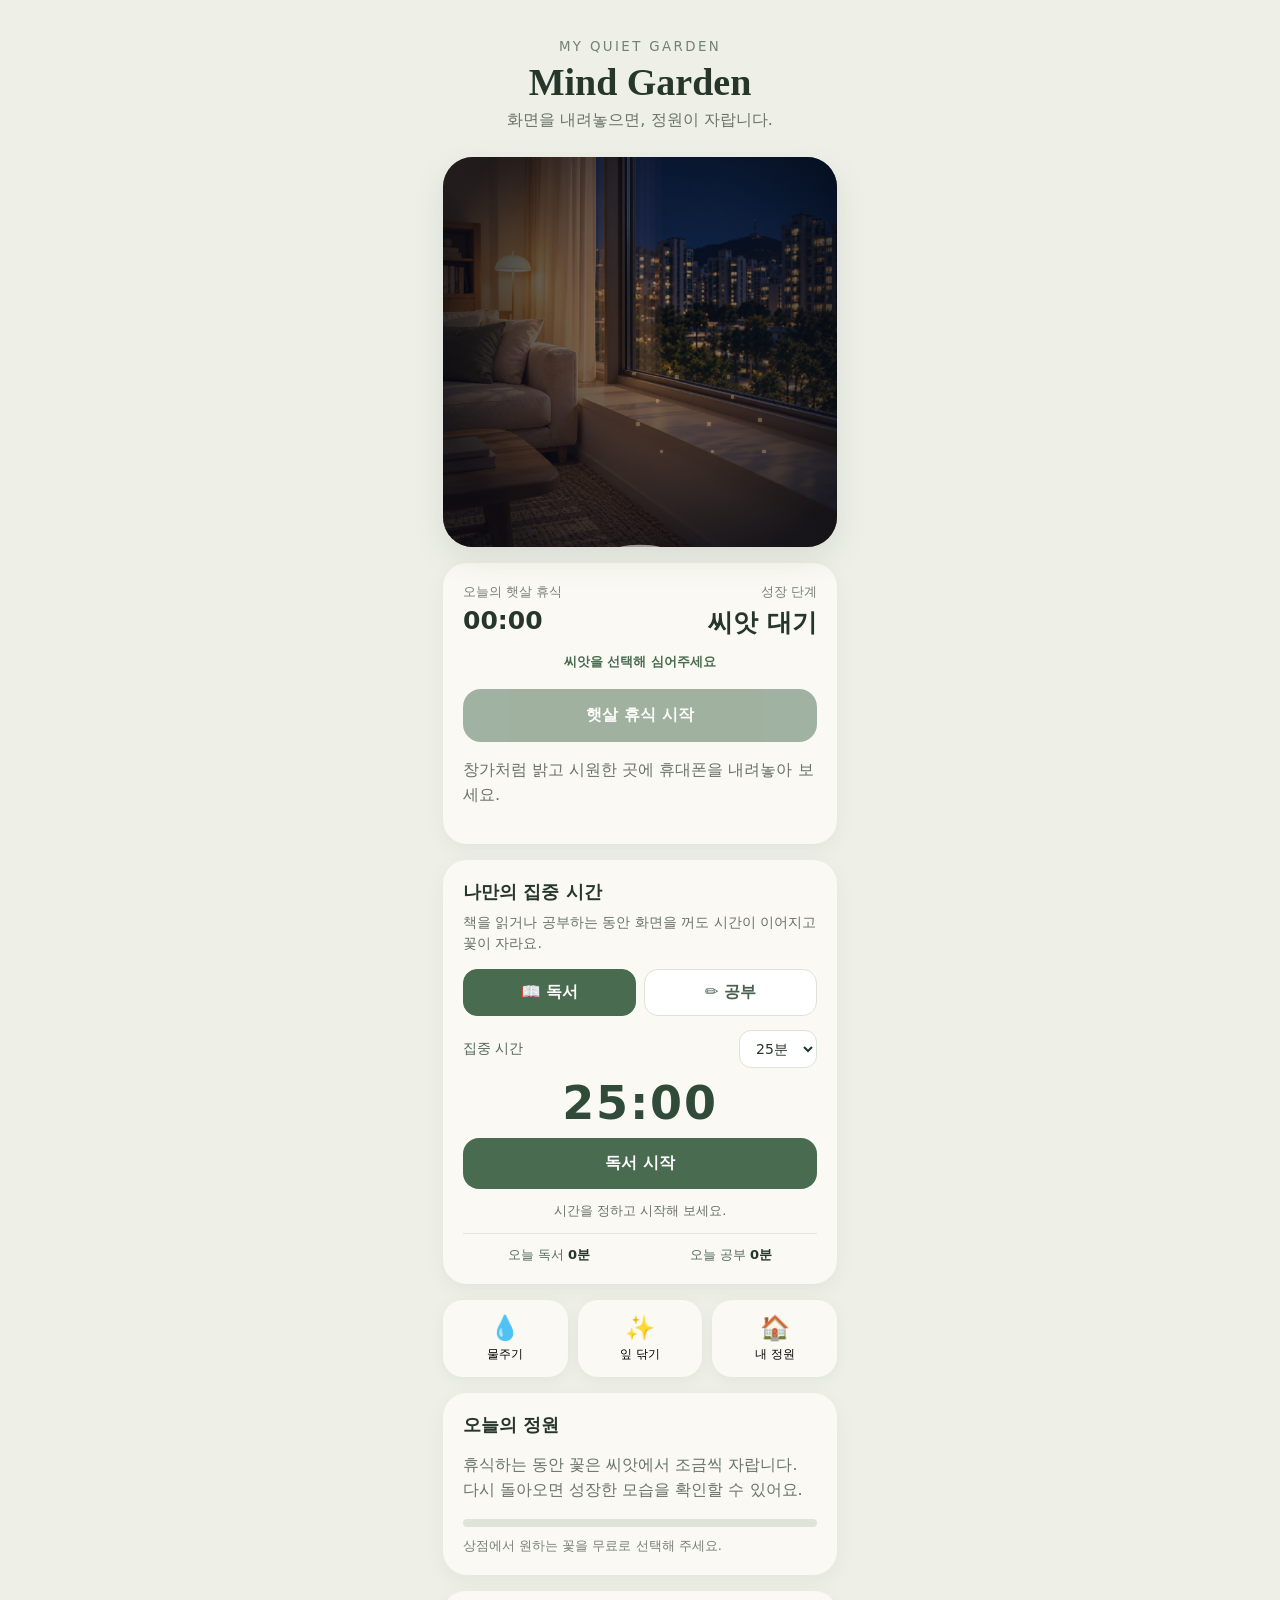
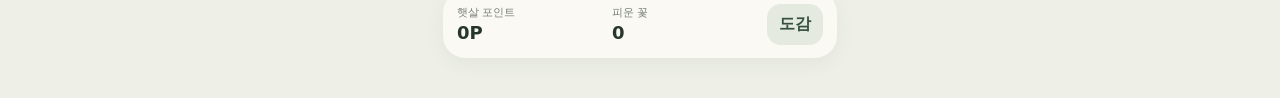
==== web/index.html @ 21fdc285 "Replace GitHub and manual backups with automatic local shared-folder storage" ====
<!doctype html><html lang="ko"><head><meta charset="utf-8"><meta name="viewport" content="width=device-width,initial-scale=1"><title>Mind Garden</title><link rel="stylesheet" href="style.css?v=59"></head><body><main><header><small>MY QUIET GARDEN</small><h1>Mind Garden</h1><p>화면을 내려놓으면, 정원이 자랍니다.</p></header><section id="room"><img id="roomPhoto" alt="내 정원 배경"><div id="liveLight"></div><div id="sun">☀</div><div id="plantShadow"></div><div id="plant" aria-label="가상 식물"><svg viewBox="0 0 180 220" role="img"><defs><linearGradient id="potG" x1="0" x2="1"><stop offset="0" stop-color="#e8e1d4"/><stop offset=".5" stop-color="#fffaf0"/><stop offset="1" stop-color="#cfc5b6"/></linearGradient><linearGradient id="leafG" x1="0" y1="1" x2="1" y2="0"><stop offset="0" stop-color="#347c32"/><stop offset=".55" stop-color="#78bd45"/><stop offset="1" stop-color="#b9dc68"/></linearGradient><radialGradient id="soilG"><stop offset="0" stop-color="#59422f"/><stop offset="1" stop-color="#2f241c"/></radialGradient><filter id="ps"><feDropShadow dx="0" dy="7" stdDeviation="5" flood-opacity=".22"/></filter></defs><ellipse cx="90" cy="207" rx="56" ry="9" fill="#000" opacity=".13"/><g filter="url(#ps)"><ellipse cx="90" cy="183" rx="49" ry="10" fill="#eee7db"/><path d="M47 142h86l-8 55c-1 7-8 11-15 11H70c-8 0-14-4-15-11z" fill="url(#potG)"/><ellipse cx="90" cy="142" rx="43" ry="12" fill="#f7f0e4"/><ellipse cx="90" cy="142" rx="35" ry="8" fill="url(#soilG)"/></g><path d="M90 143C89 118 91 91 88 66M89 104C73 91 61 78 50 65M90 91c16-14 29-27 39-43M89 119c18-9 31-18 42-31" fill="none" stroke="#3f7f3b" stroke-width="6" stroke-linecap="round"/><g fill="url(#leafG)"><path d="M87 68C61 69 44 56 42 36c25-3 45 8 45 32z"/><path d="M91 91c6-27 24-44 48-43 0 27-17 43-48 43z"/><path d="M87 105c-25 3-43-7-49-26 23-8 45 1 49 26z"/><path d="M91 120c12-23 31-34 52-29-6 24-25 35-52 29z"/><path d="M89 68c-7-22 0-42 17-54 14 19 8 42-17 54z"/></g><g fill="none" stroke="#d7ed9a" stroke-width="1.5" opacity=".65"><path d="M48 42l36 23"/><path d="M132 53L96 86"/><path d="M45 83l38 19"/><path d="M136 95l-39 21"/><path d="M104 20L91 62"/></g></svg></div></section><div id="editPanel"><div class="editRow"><strong id="editTarget">화분 조절</strong><button id="editPlant" type="button">화분</button><button id="editRoom" type="button">내 집</button></div><div class="editRow"><button id="sizeMinus" type="button">−</button><span id="editHint">드래그로 위치 이동 · ± 크기</span><button id="sizePlus" type="button">＋</button><button id="editDone" type="button">완료</button></div></div><section class="card"><div class="row"><div><span>오늘의 햇살 휴식</span><strong id="time">00:00</strong></div><div><span>성장 단계</span><strong id="stage">새싹</strong></div></div><div id="activePlantName" class="activePlantName">금잔화 씨앗부터 시작해보세요</div><button id="rest">햇살 휴식 시작</button><button id="harvest" class="harvest" type="button" hidden>피운 꽃 수확하기 · +100P</button><p id="msg">창가처럼 밝고 시원한 곳에 휴대폰을 내려놓아 보세요.</p></section><section class="card focusCard"><h2>나만의 집중 시간</h2><p>책을 읽거나 공부하는 동안 화면을 꺼도 시간이 이어지고 꽃이 자라요.</p><div class="focusModes"><button type="button" id="focusReading" class="selected" aria-pressed="true">📖 독서</button><button type="button" id="focusStudy" aria-pressed="false">✏️ 공부</button></div><div class="focusSetup"><label for="focusDuration">집중 시간</label><select id="focusDuration" aria-label="집중 시간"><option value="15">15분</option><option value="25" selected>25분</option><option value="40">40분</option><option value="50">50분</option><option value="60">60분</option><option value="90">90분</option></select></div><div class="focusClock" id="focusClock" aria-live="off">25:00</div><button type="button" id="focusStart" class="focusStart">독서 시작</button><button type="button" id="focusStop" class="focusStop" hidden>집중 마치기</button><p id="focusMessage" class="focusMessage">시간을 정하고 시작해 보세요.</p><div class="focusToday"><span>오늘 독서 <b id="readingToday">0분</b></span><span>오늘 공부 <b id="studyToday">0분</b></span></div></section><section class="actions"><button id="water">💧<span>물주기</span></button><button id="leaf">✨<span>잎 닦기</span></button><button id="myHome">🏠<span>내 정원</span></button></section><section class="card"><h2>오늘의 정원</h2><p>휴식하는 동안 꽃은 씨앗에서 조금씩 자랍니다. 다시 돌아오면 성장한 모습을 확인할 수 있어요.</p><div class="progress"><i id="bar"></i></div><small id="next">다음 잎까지 10분</small></section><section class="gardenStatus"><div><span>햇살 포인트</span><strong id="sunPoints">0P</strong></div><div><span>피운 꽃</span><strong id="completedPlants">0</strong></div><button id="openCodex" type="button">도감</button></section><section id="homeSheet" class="sheet"><div class="sheetHead"><div><small>MY GARDEN</small><h2>내 정원</h2></div><button id="homeClose">×</button></div><div class="gardenMiniSummary"><span><b id="sheetPoints">0P</b> 햇살 포인트</span><span><b id="sheetCompleted">0</b> 완성</span><span><b id="weekDays">0/7</b> 이번 주</span></div><div class="gardenTabs"><button class="on" data-garden-tab="spaces">공간</button><button data-garden-tab="collection">피운 꽃</button><button data-garden-tab="codex">도감</button><button data-garden-tab="shop">상점</button></div><div class="gardenPanel on" data-garden-panel="spaces"><p class="longPressHint">등록한 식물을 길게 누르면 내용을 수정하거나 삭제할 수 있어요.</p><div id="plantList"></div><button id="addPlant" class="primary">＋ 식물 추가</button></div><div class="gardenPanel" data-garden-panel="collection"><div id="collectionList"></div><div class="publicGardenFuture"><strong>공개 정원 · 준비 중</strong><p>마켓 공개 후에는 내가 선택한 완성 식물만 공개 정원에 전시할 수 있도록 준비되어 있습니다.</p></div></div><div class="gardenPanel" data-garden-panel="codex"><div id="codexList"></div></div><div class="gardenPanel" data-garden-panel="shop"><p class="shopIntro">꽃·화분·배경을 무료로 선택해 정원을 꾸며보세요.</p><div id="shopList"></div></div></section><section id="addSheet" class="sheet"><div class="sheetHead"><h2 id="plantEditorTitle">식물 추가</h2><button id="addClose">×</button></div><label class="field">이름<input id="newName" placeholder="예: 거실 몬스테라"></label><label class="field">장소<input id="newPlace" placeholder="예: 거실 창가 / 공부방 책상 위"></label><label class="field">꽃 종류<select id="newSpecies" aria-label="꽃 종류 선택"></select></label><div class="choiceTitle">배경 이미지</div><div class="choices"><button id="useMine">내 이미지</button><button id="useVirtual">가상의 이미지</button></div><input id="photo" type="file" accept="image/*" hidden><div id="virtualChoices" class="virtualChoices"><button data-v="window">햇살 좋은 거실 창가</button><button data-v="desk">차분한 공부방 책상</button><button data-v="balcony">초록빛 베란다 정원</button><button data-v="tea-yard">차 마시는 뜰</button><button data-v="tea-yard2">산이 보이는 창가</button></div><label class="liveToggle"><input id="newLive" type="checkbox" checked><span>라이브 적용</span><small>내 이미지는 시간에 따라, 가상 이미지는 날씨에 따라 달라집니다.</small></label><button id="savePlant" class="primary">추가 완료</button></section><div id="plantActionDialog" class="plantActionDialog" hidden role="dialog" aria-modal="true" aria-labelledby="plantActionTitle"><div class="plantActionCard"><h2 id="plantActionTitle"></h2><p id="plantActionMessage"></p><button id="plantActionEdit" type="button">내용 수정</button><button id="plantActionDelete" type="button">삭제</button><button id="plantActionCancel" type="button">취소</button></div></div><div id="rewardToast" class="rewardToast" aria-live="polite"></div></main><script src="data/flowers.js?v=5"></script>
<script src="local-store.js?v=1"></script></body></html>
---- web/style.css ----
*{box-sizing:border-box}body{margin:0;background:#eef0e8;color:#26362b;font-family:system-ui,-apple-system,sans-serif}main{max-width:430px;margin:auto;min-height:100vh;padding:24px 18px 40px}header{text-align:center;padding:12px 0 20px}header small{letter-spacing:.18em;color:#718173}h1{margin:5px;font-family:serif;font-size:38px}header p{margin:6px;color:#68736a}#room{height:390px;border-radius:30px;position:relative;overflow:hidden;background:#dbe8e4;box-shadow:0 12px 30px #52625222;background-size:cover;background-position:center}#sun{position:absolute;right:24px;top:18px;font-size:26px}#plant{position:absolute!important;z-index:4!important;width:130px!important;height:170px!important;left:50%!important;bottom:4px!important;transform:translateX(-50%)!important;transition:.5s;transform-origin:50% 100%;font-size:0!important;color:transparent!important}#plant svg{width:100%!important;height:100%!important;display:block!important;overflow:visible}.floor{display:none}.card{background:#faf9f3;border-radius:24px;padding:20px;margin-top:16px;box-shadow:0 6px 18px #52625212}.row{display:flex;justify-content:space-between}.row div{display:flex;flex-direction:column}.row div:last-child{text-align:right}.row span,.card small{font-size:13px;color:#788078}.row strong{font-size:25px;margin-top:5px}button,#photo+*{font:inherit}#rest{width:100%;border:0;border-radius:18px;padding:16px;margin-top:18px;background:#496c50;color:white;font-weight:700}.card>p{color:#68736a;line-height:1.55}.actions{display:flex;gap:10px;margin-top:16px}.actions button,.actions label{flex:1;border:0;background:#faf9f3;border-radius:20px;padding:14px 5px;text-align:center;box-shadow:0 4px 14px #52625212;font-size:24px}.actions span{display:block;font-size:12px;margin-top:4px}.actions input{display:none}h2{font-size:18px;margin:0}.progress{height:8px;background:#dfe4db;border-radius:9px;overflow:hidden;margin:16px 0 8px}.progress i{display:block;height:100%;width:0;background:#64846a;transition:.3s}.active #sun{animation:pulse 2s infinite}@keyframes pulse{50%{transform:scale(1.25);filter:brightness(1.2)}}#plant{touch-action:none;cursor:grab;user-select:none}#plant.dragging{cursor:grabbing}
#plant{right:auto!important;margin:0!important}
#plantTools{pointer-events:auto}
#plantTools button{cursor:pointer;touch-action:manipulation}

#roomPhoto{position:absolute;z-index:0;left:50%;top:50%;width:100%;height:100%;object-fit:cover;transform:translate(-50%,-50%) scale(1);display:none;max-width:none;user-select:none;-webkit-user-drag:none;touch-action:none}
#room.has-photo #roomPhoto{display:block}
#sun,#plant{z-index:3}
#editPanel{position:absolute;z-index:10;left:50%;bottom:8px;transform:translateX(-50%);width:calc(100% - 18px);padding:7px;border-radius:16px;background:#fffdf0ee;box-shadow:0 4px 14px #0002;display:none}
#room.editing #editPanel{display:block}.editRow{display:flex;align-items:center;justify-content:center;gap:6px}.editRow+.editRow{margin-top:5px}
#editPanel button{border:0;border-radius:12px;padding:7px 10px;background:#e7ece4;color:#294532;font:inherit;touch-action:manipulation;cursor:pointer}
#editPanel button.on,#editDone{background:#496c50!important;color:white!important}#editDone{margin-left:auto}
#editPanel strong{font-size:12px;margin-right:auto}#editHint{font-size:10px;color:#657267;white-space:nowrap}
#room.edit-room #roomPhoto{outline:2px dashed #fff9;outline-offset:-6px;cursor:move}
#room.edit-plant #plant{outline:2px dashed #fff9;outline-offset:2px}
#editPanel{position:relative!important;left:auto!important;bottom:auto!important;transform:none!important;width:100%!important;margin-top:10px!important;background:#faf9f3!important}
#editPanel{display:none}body:has(#room.editing) #editPanel{display:block}

#liveLight{position:absolute;inset:0;z-index:1;pointer-events:none;transition:background 2s,opacity 2s}
#sun{z-index:2!important;transition:left 2s,top 2s,opacity 2s,filter 2s}
#plantShadow{position:absolute;z-index:2;width:120px;height:18px;border-radius:50%;background:#18231955;filter:blur(5px);transform-origin:0 50%;pointer-events:none;transition:all 2s}
#plant{z-index:4!important}
#room.live-night #sun{opacity:0}#room.live-night #liveLight{background:#0b1c3a88}
#room.live-dawn #liveLight{background:linear-gradient(120deg,#ffbd7760,#ffe7b020 45%,transparent 75%)}
#room.live-day #liveLight{background:linear-gradient(120deg,#fff2b72b,transparent 55%)}
#room.live-evening #liveLight{background:linear-gradient(250deg,#ff9b4b66,#ffcf7330 40%,transparent 72%)}

.sheet{position:fixed;z-index:50;left:50%;bottom:0;transform:translate(-50%,105%);width:min(430px,100%);max-height:82vh;overflow:auto;background:#f8f8f1;border-radius:28px 28px 0 0;padding:22px;box-shadow:0 -10px 40px #26362b33;transition:.28s}.sheet.open{transform:translate(-50%,0)}.sheetHead{display:flex;align-items:center;justify-content:space-between}.sheetHead h2{font-size:24px}.sheetHead button{border:0;background:#e6ebe2;border-radius:50%;width:38px;height:38px;font-size:25px}.primary{width:100%;border:0;border-radius:18px;padding:15px;background:#496c50;color:#fff;font-weight:700;margin-top:14px}.plantItem{display:grid;grid-template-columns:68px 1fr auto;gap:12px;align-items:center;background:#fff;border-radius:20px;padding:10px;margin:12px 0}.plantThumb{width:68px;height:68px;border-radius:15px;background-size:cover;background-position:center;display:grid;place-items:center;font-size:28px}.plantItem strong,.plantItem small{display:block}.plantItem small{color:#758077;margin-top:4px}.plantItem button{border:0;border-radius:12px;padding:8px;background:#e7ece4}.field{display:block;margin:14px 0;color:#526257;font-size:13px}.field input{display:block;width:100%;margin-top:6px;padding:12px;border:1px solid #dce2d8;border-radius:14px;background:#fff;font:inherit}.choiceTitle{font-size:13px;color:#526257;margin-top:16px}.choices{display:flex;gap:8px;margin-top:7px}.choices button,.virtualChoices button{border:0;border-radius:14px;padding:11px;background:#e7ece4;flex:1}.choices button.on,.virtualChoices button.on{background:#496c50;color:#fff}.virtualChoices{display:none;grid-template-columns:1fr;margin-top:8px;gap:7px}.virtualChoices.show{display:grid}.liveToggle{display:grid;grid-template-columns:auto 1fr;column-gap:9px;background:#fff;border-radius:16px;padding:13px;margin-top:14px}.liveToggle input{grid-row:1/3}.liveToggle small{color:#778079}.actions button{cursor:pointer}

#room.has-photo{background:#dbe8e4!important}
#room.has-photo #roomPhoto{display:block!important;opacity:1!important;visibility:visible!important;z-index:0!important}
#roomPhoto{object-fit:cover!important}

/* Mobile bottom-sheet: stay above bottom navigation and remain scrollable */
.sheet{bottom:calc(92px + env(safe-area-inset-bottom))!important;max-height:calc(100dvh - 125px)!important;border-radius:28px!important;padding-bottom:22px!important}
@media (max-height:700px){.sheet{bottom:calc(78px + env(safe-area-inset-bottom))!important;max-height:calc(100dvh - 100px)!important}}
/* scene editing must never be entered by a normal tap */
#room:not(.editing) #editPanel{display:none!important}

/* Sheet stacking: only the active sheet is interactive/visible. */
.sheet{visibility:hidden;pointer-events:none}
.sheet.open{visibility:visible;pointer-events:auto}
#homeSheet.open:has(~ #addSheet.open){transform:translate(-50%,105%)!important;visibility:hidden!important;pointer-events:none!important}
#addSheet{z-index:60}
#addSheet.open{bottom:calc(16px + env(safe-area-inset-bottom))!important;max-height:calc(100dvh - 32px - env(safe-area-inset-bottom))!important}
/* Edit controls exist only during deliberate long-press edit mode. */
#editPanel{display:none!important}
#room.editing + #editPanel,#room.editing ~ #editPanel{display:block!important}


/* Garden rewards & collection */
.gardenStatus{display:grid;grid-template-columns:1fr 1fr auto;gap:8px;align-items:center;margin-top:16px;background:#faf9f3;border-radius:22px;padding:13px 14px;box-shadow:0 6px 18px #52625212}
.gardenStatus div{display:flex;flex-direction:column;min-width:0}.gardenStatus span{font-size:11px;color:#788078}.gardenStatus strong{font-size:18px;margin-top:2px}.gardenStatus button{border:0;border-radius:14px;background:#e4eadf;color:#35513d;padding:10px 12px;font-weight:700}
.activePlantName{text-align:center;margin:14px 0 0;font-size:13px;font-weight:700;color:#496c50}
.harvest{width:100%;border:0;border-radius:18px;padding:15px;margin-top:9px;background:#d99a36;color:#fff;font-weight:800;box-shadow:0 6px 16px #b47b2833}
.gardenMiniSummary{display:grid;grid-template-columns:repeat(3,1fr);gap:7px;margin:14px 0 10px}.gardenMiniSummary span{background:#fff;border-radius:14px;padding:9px 6px;text-align:center;font-size:10px;color:#788078}.gardenMiniSummary b{display:block;font-size:15px;color:#2d4936;margin-bottom:2px}
.gardenTabs{display:grid;grid-template-columns:repeat(4,1fr);gap:5px;position:sticky;top:-22px;z-index:2;background:#f8f8f1;padding:8px 0}.gardenTabs button{border:0;border-radius:12px;padding:9px 3px;background:#e7ece4;color:#5f6f63;font-size:11px;font-weight:700}.gardenTabs button.on{background:#496c50;color:#fff}
.gardenPanel{display:none}.gardenPanel.on{display:block}.emptyState{background:#fff;border-radius:18px;padding:18px;color:#788078;line-height:1.55;font-size:13px}
.collectionCard,.codexCard{display:grid;grid-template-columns:52px 1fr auto;gap:11px;align-items:center;background:#fff;border-radius:18px;padding:11px;margin:9px 0}.collectionIcon,.codexIcon{width:52px;height:52px;border-radius:15px;display:grid;place-items:center;background:#edf2e8;font-size:28px}.collectionCard strong,.collectionCard small,.codexCard strong,.codexCard small{display:block}.collectionCard small,.codexCard small{font-size:11px;color:#7b847d;margin-top:3px}.collectionCard>span{font-size:10px;color:#496c50;background:#e7efe4;border-radius:10px;padding:6px 8px}.codexCard>b{font-size:12px;color:#617064}.codexCard.locked{opacity:.58;filter:grayscale(.45)}
.publicGardenFuture{margin-top:14px;border:1px dashed #9eb19f;border-radius:18px;padding:14px;background:#f0f4ed}.publicGardenFuture strong{font-size:13px}.publicGardenFuture p{font-size:11px;line-height:1.5;color:#6e796f;margin:5px 0 0}
.shopIntro{font-size:12px;color:#758077;line-height:1.5}.shopGroup{margin-top:16px}.shopGroup h3{font-size:13px;margin:0 0 7px;color:#3f5947}.shopItem{width:100%;display:grid;grid-template-columns:38px 1fr auto;gap:9px;align-items:center;border:0;border-radius:16px;padding:10px;margin:7px 0;background:#fff;text-align:left;color:#2d4133}.shopItem>span{font-size:24px;text-align:center}.shopItem strong,.shopItem small{display:block}.shopItem small{font-size:10px;color:#79827b;margin-top:2px}.shopItem>b{font-size:10px;background:#e7ece4;border-radius:10px;padding:7px;color:#4b6151}.shopItem.active{outline:2px solid #64846a}.shopItem.active>b{background:#496c50;color:#fff}
.rewardToast{position:fixed;z-index:100;left:50%;bottom:calc(112px + env(safe-area-inset-bottom));transform:translate(-50%,18px);width:min(360px,calc(100% - 36px));background:#2f4b38;color:#fff;border-radius:18px;padding:14px 16px;text-align:center;font-size:13px;font-weight:700;box-shadow:0 10px 30px #18301f55;opacity:0;pointer-events:none;transition:.25s}.rewardToast.show{opacity:1;transform:translate(-50%,0)}
#room[data-scene="window"]:not(.has-photo){background:linear-gradient(145deg,#e9f1e8,#d3e7e2 58%,#f4e5ba)}
#room[data-scene="warm"]:not(.has-photo){background:linear-gradient(145deg,#ead7c2,#f6eadc 48%,#c9d5bf)}
#room[data-scene="forest"]:not(.has-photo){background:linear-gradient(145deg,#9fbca2,#dbe7ce 48%,#7da184)}
#plant[data-species="rubber"] svg{filter:hue-rotate(18deg) saturate(.9) brightness(.85)}
#plant[data-species="olive"] svg{filter:hue-rotate(38deg) saturate(.58) brightness(1.05)}
#plant[data-species="fern"] svg{filter:hue-rotate(-18deg) saturate(1.25)}
#plant[data-species="lavender"] svg{filter:hue-rotate(78deg) saturate(.8)}
#plant[data-pot="clay"] svg g[filter] path{fill:#bc7554!important}
#plant[data-pot="moss"] svg g[filter] path{fill:#73846d!important}
#plant[data-pot="sage"] svg g[filter] path{fill:#a8b7a4!important}
@media(max-width:360px){.gardenStatus{grid-template-columns:1fr 1fr}.gardenStatus button{grid-column:1/3}.gardenTabs button{font-size:10px}}


/* Seasonal flower seed shop */
.seedNote{margin:6px 0 12px;color:#758077;font-size:11px;line-height:1.55}
.seedShopItem{display:grid;grid-template-columns:72px 1fr;gap:10px;background:#fff;border-radius:18px;padding:11px;margin:9px 0;align-items:center}
.seedShopItem.active{outline:2px solid #64846a}
.seedPreview{width:72px;height:82px;border-radius:14px;background:linear-gradient(#f4f0e6,#e8eee3);display:grid;place-items:center;overflow:hidden}
.seedPreview svg{width:66px;height:80px;display:block}
.seedInfo{min-width:0}.seedInfo strong,.seedInfo small,.seedInfo em{display:block}.seedInfo strong{font-size:14px;color:#314638}.seedInfo small{margin-top:3px;font-size:10px;color:#6f7b72;line-height:1.4}.seedInfo em{margin-top:5px;font-size:10px;color:#9a7330;font-style:normal;font-weight:700}
.seedActions{grid-column:1/3;display:grid;grid-template-columns:1fr 1fr;gap:7px}
.seedActions button{border:0;border-radius:12px;padding:10px 6px;background:#e7ece4;color:#35513d;font-size:11px;font-weight:800}
.seedActions button:first-child{background:#f1e6c9;color:#6c5726}
.seedActions button:disabled{opacity:.4}
#rest:disabled{opacity:.5}
#plant svg{transition:opacity .25s}

.longPressHint{margin:0 0 10px;color:#7b837b;font-size:11px;line-height:1.45}.plantItem{touch-action:pan-y;-webkit-user-select:none;user-select:none}

.growthStageImage{position:relative;z-index:2;display:block;width:100%;height:100%;object-fit:contain;pointer-events:none;user-select:none;-webkit-user-drag:none}.plantPot{display:none;position:absolute;z-index:1;left:14%;bottom:-2%;width:72%;height:auto;pointer-events:none;user-select:none}.photo-growth.needs-pot .plantPot{display:block}


/* The photo stays in place; night is rendered as a gentle tint and distant apartment lights. */
#room.live-night.has-photo:not([data-live="0"]) #liveLight{
  background:linear-gradient(180deg,rgba(5,13,34,.22) 0%,rgba(9,20,41,.14) 50%,rgba(9,16,29,.08) 100%);
}
#cityLights{position:absolute;inset:0;z-index:2;pointer-events:none;opacity:0;transition:opacity 2s}
#room.live-night.has-photo:not([data-live="0"]) #cityLights{opacity:.58}
#cityLights i{position:absolute;display:block;width:.9%;height:1%;border-radius:1px;
  background:rgba(255,211,153,.62);box-shadow:0 0 3px rgba(255,193,104,.32)}
#cityLights i:nth-child(3n){background:rgba(255,232,184,.54)}


/* LIVE photo follows local time. White studio backgrounds blend into the real room. */
#room.has-photo #roomPhoto{transition:filter 2s}
#room.live-night.has-photo:not([data-live="0"]) #roomPhoto{filter:brightness(.61) saturate(.74) contrast(1.02)}
#room.live-evening.has-photo:not([data-live="0"]) #roomPhoto{filter:brightness(.77) sepia(.10) saturate(.9)}
#room.live-dawn.has-photo:not([data-live="0"]) #roomPhoto{filter:brightness(.86) sepia(.08)}
#plant.photo-growth{mix-blend-mode:multiply}
#plant.photo-growth.opaque-cutout{mix-blend-mode:normal}
#plant.photo-growth .growthStageImage{transform:scale(1.55);transform-origin:center 62%}

#room.live-night #plant.photo-growth{filter:none}
#plant.photo-growth[data-stage="empty"] .growthStageImage,#plant.photo-growth[data-stage="seed"] .growthStageImage{transform:translateY(-14%) scale(2.05)}

/* Keep the outdoor view readable while the unlit interior falls into shadow. */
#room.live-night.has-photo:not([data-live="0"]) #liveLight{
  background:radial-gradient(ellipse 56% 62% at 53% 43%,rgba(7,12,23,.03) 0%,rgba(6,10,20,.21) 58%,rgba(4,8,17,.64) 100%),linear-gradient(180deg,rgba(11,19,39,.12),rgba(10,16,27,.08) 55%,rgba(8,12,20,.28));
}
#room.live-night.has-photo:not([data-live="0"]) #roomPhoto{filter:brightness(.65) saturate(.76) contrast(1.03)}
#room.live-night.live-twilight.has-photo:not([data-live="0"]) #roomPhoto{filter:brightness(.83) saturate(.83) sepia(.06)}
#room.live-night.live-twilight.has-photo:not([data-live="0"]) #liveLight{
  background:radial-gradient(ellipse 56% 62% at 53% 43%,transparent 0%,rgba(8,12,22,.18) 57%,rgba(5,8,16,.55) 100%),linear-gradient(180deg,rgba(26,23,47,.15),rgba(52,35,49,.10) 54%,rgba(9,13,22,.22));
}
#room.live-night #plant.photo-growth{filter:none}
#room.live-night.live-twilight #plant.photo-growth{filter:none}
#room.live-night #plant:not(.photo-growth) svg{filter:brightness(.64) saturate(.8)}
#room.live-night.live-twilight #plant:not(.photo-growth) svg{filter:brightness(.82) saturate(.9)}

.field select{display:block;width:100%;margin-top:6px;padding:12px;border:1px solid #dce2d8;border-radius:14px;background:#fff;font:inherit}

/* Virtual scenes: lit interiors after sunset, dark from midnight to sunrise. */
#room:not(.has-photo) #plantShadow,#room:not(.has-photo) #sun{display:none!important}
#room:not(.has-photo) #liveLight{background:none!important}
#room.live-night:not(.has-photo):not([data-live="0"]) #liveLight{background:radial-gradient(ellipse 58% 65% at 55% 45%,rgba(13,20,33,.09) 0%,rgba(7,13,26,.45) 58%,rgba(3,8,18,.76) 100%),linear-gradient(180deg,rgba(10,18,37,.27),rgba(8,14,28,.48))!important}
#room.live-night:not(.has-photo):not([data-live="0"]) #cityLights{opacity:.5}
#room.live-lit-night:not(.has-photo):not([data-live="0"]) #liveLight{background:linear-gradient(180deg,rgba(7,14,30,.22),rgba(5,10,21,.49))!important}
#room.live-lit-night:not(.has-photo):not([data-live="0"]) #cityLights{opacity:.45}
#room[data-scene="window"].live-lit-night:not(.has-photo) #liveLight,#room[data-scene="desk"].live-lit-night:not(.has-photo) #liveLight,#room[data-scene="tea-yard"].live-lit-night:not(.has-photo) #liveLight,#room[data-scene="tea-yard2"].live-lit-night:not(.has-photo) #liveLight{background:none!important}
#room[data-scene="window"].live-lit-night:not(.has-photo) #cityLights,#room[data-scene="desk"].live-lit-night:not(.has-photo) #cityLights,#room[data-scene="tea-yard"].live-lit-night:not(.has-photo) #cityLights,#room[data-scene="tea-yard2"].live-lit-night:not(.has-photo) #cityLights{opacity:0!important}
#room.live-dawn:not(.has-photo) #liveLight{background:linear-gradient(120deg,rgba(255,191,120,.23),transparent 60%)!important}
#room.live-evening:not(.has-photo) #liveLight{background:linear-gradient(250deg,rgba(255,150,79,.22),rgba(56,78,110,.12) 58%,transparent)!important}
#room:not(.has-photo)::after{content:'';position:absolute;z-index:3;inset:0;pointer-events:none;transition:background 1.5s}
#room:not(.has-photo).weather-cloudy::after{background:rgba(109,124,138,.16)}
#room:not(.has-photo).weather-rain::after{background:linear-gradient(180deg,rgba(51,75,104,.24),rgba(48,65,86,.14))}
#room:not(.has-photo).weather-snow::after{background:rgba(224,235,244,.18)}

/* Long-press actions for a saved garden plant. */
.plantActionDialog{position:fixed;inset:0;z-index:80;background:#17251dcc;display:grid;place-items:center;padding:20px}
.plantActionDialog[hidden],.plantActionCard button[hidden]{display:none}
.plantActionCard{width:min(390px,100%);background:#faf9f3;border-radius:24px;padding:22px;box-shadow:0 18px 50px #12231855}
.plantActionCard h2{font-size:22px;overflow-wrap:anywhere}
.plantActionCard p{color:#607166;font-size:14px;line-height:1.5}
.plantActionCard button{width:100%;padding:14px;border:0;border-radius:14px;margin-top:8px;background:#e7ece4;color:#2e4935;font:inherit;font-weight:700}
#plantActionDelete{background:#f5e5df;color:#923b33}
.focusCard h2{margin-bottom:8px}.focusCard>p{font-size:14px;margin:6px 0 14px}.focusModes{display:flex;gap:8px}.focusModes button{flex:1;border:1px solid #dbe4d7;border-radius:14px;background:#fff;padding:12px;color:#49604e;font-weight:700}.focusModes button.selected{background:#496c50;color:#fff;border-color:#496c50}.focusModes button:disabled{opacity:.75}.focusSetup{display:flex;align-items:center;justify-content:space-between;margin-top:14px;font-size:14px;color:#53665a}.focusSetup select{border:1px solid #dbe4d7;border-radius:12px;padding:9px 12px;background:#fff;font:inherit;color:#26362b}.focusClock{text-align:center;font-variant-numeric:tabular-nums;font-size:46px;font-weight:700;letter-spacing:.04em;padding:8px 0;color:#314b39}.focusStart,.focusStop{display:block;width:100%;border:0;border-radius:16px;padding:15px;background:#496c50;color:#fff;font-weight:700}.focusStop{background:#dfe8db;color:#314b39}.focusStart[hidden],.focusStop[hidden]{display:none}.focusCard .focusMessage{text-align:center;font-size:13px;margin:12px 0}.focusToday{display:flex;gap:10px;justify-content:space-around;border-top:1px solid #e2e8de;padding-top:12px;color:#566c5d;font-size:13px}.focusToday b{color:#26362b}

/* Uploaded photos need evening lighting as well as pre-dawn lighting. */
#room.live-lit-night.has-photo:not([data-live="0"]) #roomPhoto{filter:brightness(.65) saturate(.76) contrast(1.03)}
#room.live-lit-night.has-photo:not([data-live="0"]) #liveLight{background:radial-gradient(ellipse at 55% 75%,rgba(255,218,163,.08),rgba(7,14,30,.45) 80%)}
#room.live-lit-night.has-photo:not([data-live="0"]) #cityLights{opacity:0}
#room[data-live="0"] #liveLight{background:none!important}
#room[data-live="0"] #cityLights{opacity:0!important}
#room[data-live="0"] #roomPhoto{filter:none}
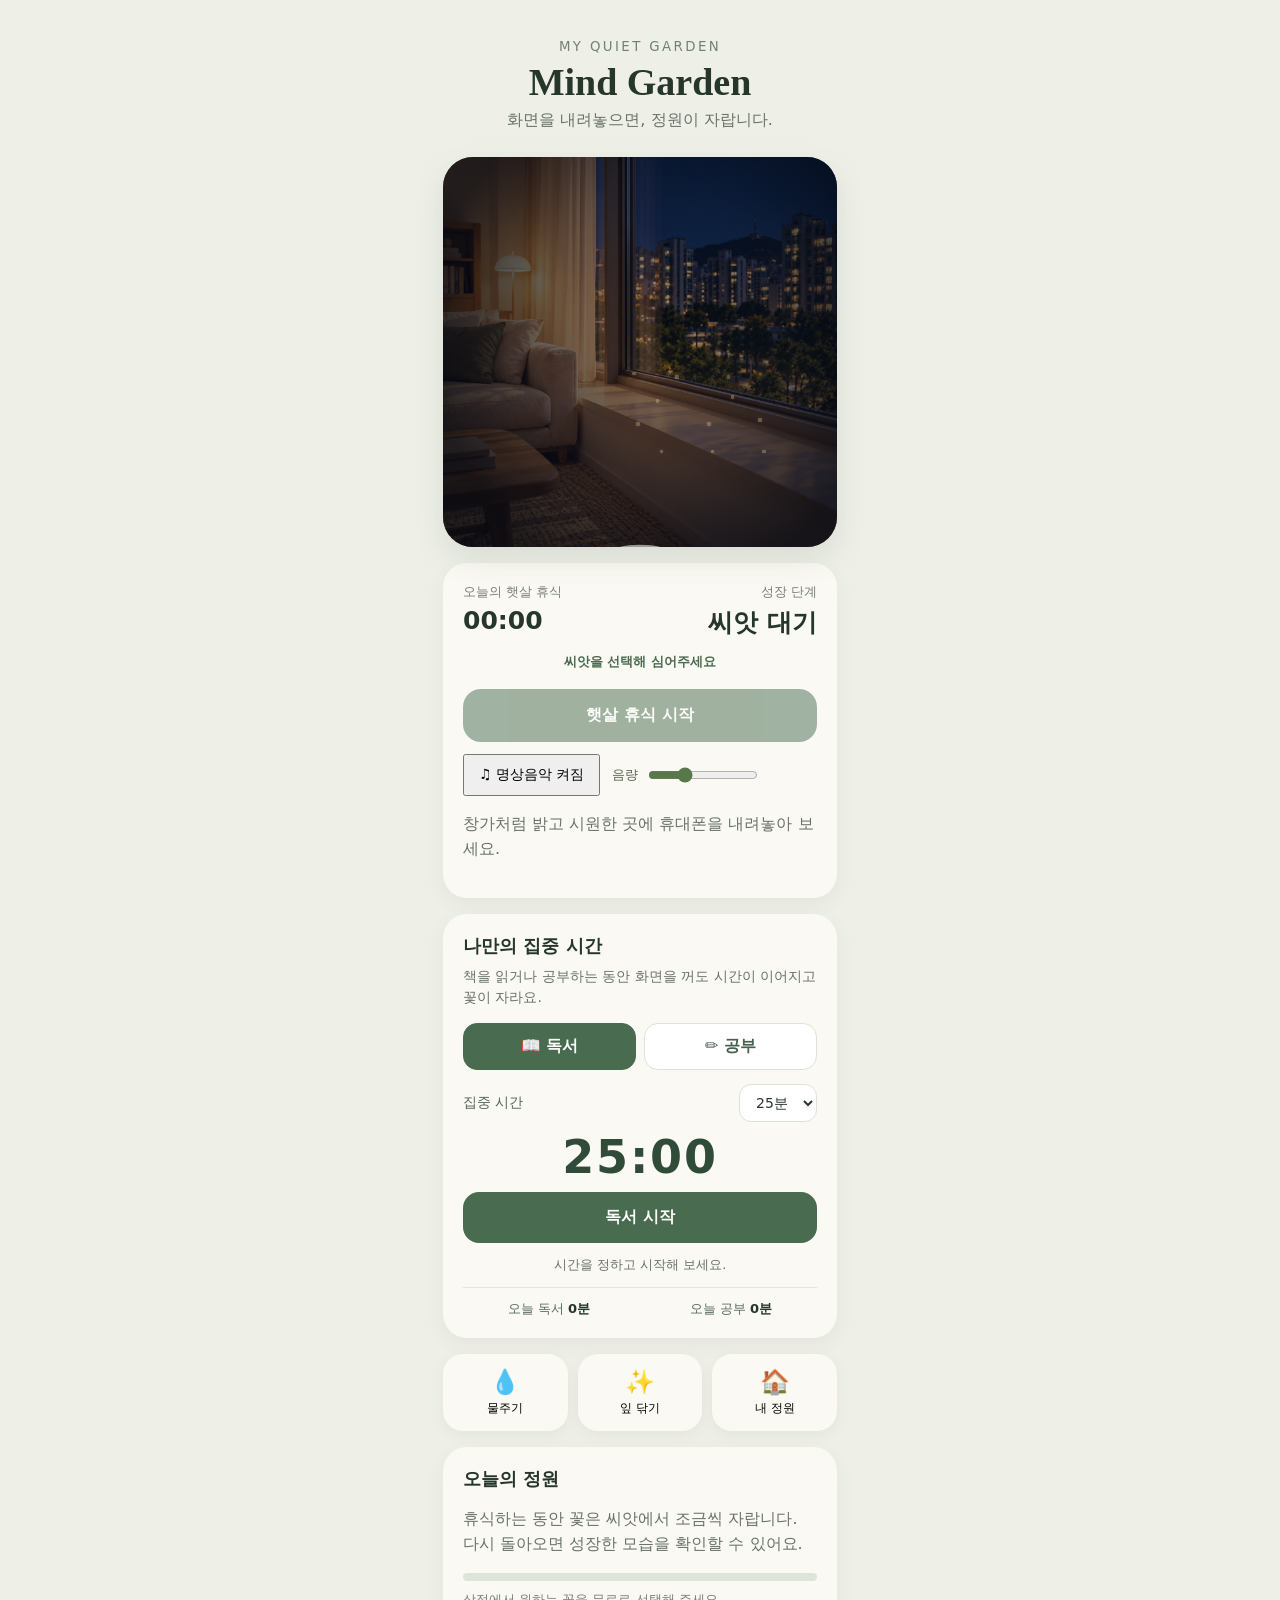
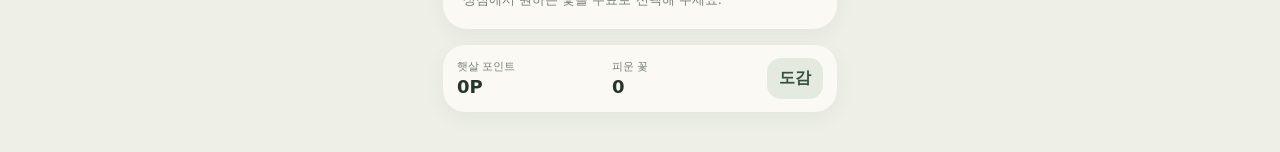
==== commit bc11b25d: "Add offline meditation music to sunshine rest" ====
--- a/web/index.html
+++ b/web/index.html
@@ -1,3 +1,3 @@
-<!doctype html><html lang="ko"><head><meta charset="utf-8"><meta name="viewport" content="width=device-width,initial-scale=1"><title>Mind Garden</title><link rel="stylesheet" href="style.css?v=59"></head><body><main><header><small>MY QUIET GARDEN</small><h1>Mind Garden</h1><p>화면을 내려놓으면, 정원이 자랍니다.</p></header><section id="room"><img id="roomPhoto" alt="내 정원 배경"><div id="liveLight"></div><div id="sun">☀</div><div id="plantShadow"></div><div id="plant" aria-label="가상 식물"><svg viewBox="0 0 180 220" role="img"><defs><linearGradient id="potG" x1="0" x2="1"><stop offset="0" stop-color="#e8e1d4"/><stop offset=".5" stop-color="#fffaf0"/><stop offset="1" stop-color="#cfc5b6"/></linearGradient><linearGradient id="leafG" x1="0" y1="1" x2="1" y2="0"><stop offset="0" stop-color="#347c32"/><stop offset=".55" stop-color="#78bd45"/><stop offset="1" stop-color="#b9dc68"/></linearGradient><radialGradient id="soilG"><stop offset="0" stop-color="#59422f"/><stop offset="1" stop-color="#2f241c"/></radialGradient><filter id="ps"><feDropShadow dx="0" dy="7" stdDeviation="5" flood-opacity=".22"/></filter></defs><ellipse cx="90" cy="207" rx="56" ry="9" fill="#000" opacity=".13"/><g filter="url(#ps)"><ellipse cx="90" cy="183" rx="49" ry="10" fill="#eee7db"/><path d="M47 142h86l-8 55c-1 7-8 11-15 11H70c-8 0-14-4-15-11z" fill="url(#potG)"/><ellipse cx="90" cy="142" rx="43" ry="12" fill="#f7f0e4"/><ellipse cx="90" cy="142" rx="35" ry="8" fill="url(#soilG)"/></g><path d="M90 143C89 118 91 91 88 66M89 104C73 91 61 78 50 65M90 91c16-14 29-27 39-43M89 119c18-9 31-18 42-31" fill="none" stroke="#3f7f3b" stroke-width="6" stroke-linecap="round"/><g fill="url(#leafG)"><path d="M87 68C61 69 44 56 42 36c25-3 45 8 45 32z"/><path d="M91 91c6-27 24-44 48-43 0 27-17 43-48 43z"/><path d="M87 105c-25 3-43-7-49-26 23-8 45 1 49 26z"/><path d="M91 120c12-23 31-34 52-29-6 24-25 35-52 29z"/><path d="M89 68c-7-22 0-42 17-54 14 19 8 42-17 54z"/></g><g fill="none" stroke="#d7ed9a" stroke-width="1.5" opacity=".65"><path d="M48 42l36 23"/><path d="M132 53L96 86"/><path d="M45 83l38 19"/><path d="M136 95l-39 21"/><path d="M104 20L91 62"/></g></svg></div></section><div id="editPanel"><div class="editRow"><strong id="editTarget">화분 조절</strong><button id="editPlant" type="button">화분</button><button id="editRoom" type="button">내 집</button></div><div class="editRow"><button id="sizeMinus" type="button">−</button><span id="editHint">드래그로 위치 이동 · ± 크기</span><button id="sizePlus" type="button">＋</button><button id="editDone" type="button">완료</button></div></div><section class="card"><div class="row"><div><span>오늘의 햇살 휴식</span><strong id="time">00:00</strong></div><div><span>성장 단계</span><strong id="stage">새싹</strong></div></div><div id="activePlantName" class="activePlantName">금잔화 씨앗부터 시작해보세요</div><button id="rest">햇살 휴식 시작</button><button id="harvest" class="harvest" type="button" hidden>피운 꽃 수확하기 · +100P</button><p id="msg">창가처럼 밝고 시원한 곳에 휴대폰을 내려놓아 보세요.</p></section><section class="card focusCard"><h2>나만의 집중 시간</h2><p>책을 읽거나 공부하는 동안 화면을 꺼도 시간이 이어지고 꽃이 자라요.</p><div class="focusModes"><button type="button" id="focusReading" class="selected" aria-pressed="true">📖 독서</button><button type="button" id="focusStudy" aria-pressed="false">✏️ 공부</button></div><div class="focusSetup"><label for="focusDuration">집중 시간</label><select id="focusDuration" aria-label="집중 시간"><option value="15">15분</option><option value="25" selected>25분</option><option value="40">40분</option><option value="50">50분</option><option value="60">60분</option><option value="90">90분</option></select></div><div class="focusClock" id="focusClock" aria-live="off">25:00</div><button type="button" id="focusStart" class="focusStart">독서 시작</button><button type="button" id="focusStop" class="focusStop" hidden>집중 마치기</button><p id="focusMessage" class="focusMessage">시간을 정하고 시작해 보세요.</p><div class="focusToday"><span>오늘 독서 <b id="readingToday">0분</b></span><span>오늘 공부 <b id="studyToday">0분</b></span></div></section><section class="actions"><button id="water">💧<span>물주기</span></button><button id="leaf">✨<span>잎 닦기</span></button><button id="myHome">🏠<span>내 정원</span></button></section><section class="card"><h2>오늘의 정원</h2><p>휴식하는 동안 꽃은 씨앗에서 조금씩 자랍니다. 다시 돌아오면 성장한 모습을 확인할 수 있어요.</p><div class="progress"><i id="bar"></i></div><small id="next">다음 잎까지 10분</small></section><section class="gardenStatus"><div><span>햇살 포인트</span><strong id="sunPoints">0P</strong></div><div><span>피운 꽃</span><strong id="completedPlants">0</strong></div><button id="openCodex" type="button">도감</button></section><section id="homeSheet" class="sheet"><div class="sheetHead"><div><small>MY GARDEN</small><h2>내 정원</h2></div><button id="homeClose">×</button></div><div class="gardenMiniSummary"><span><b id="sheetPoints">0P</b> 햇살 포인트</span><span><b id="sheetCompleted">0</b> 완성</span><span><b id="weekDays">0/7</b> 이번 주</span></div><div class="gardenTabs"><button class="on" data-garden-tab="spaces">공간</button><button data-garden-tab="collection">피운 꽃</button><button data-garden-tab="codex">도감</button><button data-garden-tab="shop">상점</button></div><div class="gardenPanel on" data-garden-panel="spaces"><p class="longPressHint">등록한 식물을 길게 누르면 내용을 수정하거나 삭제할 수 있어요.</p><div id="plantList"></div><button id="addPlant" class="primary">＋ 식물 추가</button></div><div class="gardenPanel" data-garden-panel="collection"><div id="collectionList"></div><div class="publicGardenFuture"><strong>공개 정원 · 준비 중</strong><p>마켓 공개 후에는 내가 선택한 완성 식물만 공개 정원에 전시할 수 있도록 준비되어 있습니다.</p></div></div><div class="gardenPanel" data-garden-panel="codex"><div id="codexList"></div></div><div class="gardenPanel" data-garden-panel="shop"><p class="shopIntro">꽃·화분·배경을 무료로 선택해 정원을 꾸며보세요.</p><div id="shopList"></div></div></section><section id="addSheet" class="sheet"><div class="sheetHead"><h2 id="plantEditorTitle">식물 추가</h2><button id="addClose">×</button></div><label class="field">이름<input id="newName" placeholder="예: 거실 몬스테라"></label><label class="field">장소<input id="newPlace" placeholder="예: 거실 창가 / 공부방 책상 위"></label><label class="field">꽃 종류<select id="newSpecies" aria-label="꽃 종류 선택"></select></label><div class="choiceTitle">배경 이미지</div><div class="choices"><button id="useMine">내 이미지</button><button id="useVirtual">가상의 이미지</button></div><input id="photo" type="file" accept="image/*" hidden><div id="virtualChoices" class="virtualChoices"><button data-v="window">햇살 좋은 거실 창가</button><button data-v="desk">차분한 공부방 책상</button><button data-v="balcony">초록빛 베란다 정원</button><button data-v="tea-yard">차 마시는 뜰</button><button data-v="tea-yard2">산이 보이는 창가</button></div><label class="liveToggle"><input id="newLive" type="checkbox" checked><span>라이브 적용</span><small>내 이미지는 시간에 따라, 가상 이미지는 날씨에 따라 달라집니다.</small></label><button id="savePlant" class="primary">추가 완료</button></section><div id="plantActionDialog" class="plantActionDialog" hidden role="dialog" aria-modal="true" aria-labelledby="plantActionTitle"><div class="plantActionCard"><h2 id="plantActionTitle"></h2><p id="plantActionMessage"></p><button id="plantActionEdit" type="button">내용 수정</button><button id="plantActionDelete" type="button">삭제</button><button id="plantActionCancel" type="button">취소</button></div></div><div id="rewardToast" class="rewardToast" aria-live="polite"></div></main><script src="data/flowers.js?v=5"></script>
-<script src="local-store.js?v=1"></script></body></html>
+<!doctype html><html lang="ko"><head><meta charset="utf-8"><meta name="viewport" content="width=device-width,initial-scale=1"><title>Mind Garden</title><link rel="stylesheet" href="style.css?v=59"></head><body><main><header><small>MY QUIET GARDEN</small><h1>Mind Garden</h1><p>화면을 내려놓으면, 정원이 자랍니다.</p></header><section id="room"><img id="roomPhoto" alt="내 정원 배경"><div id="liveLight"></div><div id="sun">☀</div><div id="plantShadow"></div><div id="plant" aria-label="가상 식물"><svg viewBox="0 0 180 220" role="img"><defs><linearGradient id="potG" x1="0" x2="1"><stop offset="0" stop-color="#e8e1d4"/><stop offset=".5" stop-color="#fffaf0"/><stop offset="1" stop-color="#cfc5b6"/></linearGradient><linearGradient id="leafG" x1="0" y1="1" x2="1" y2="0"><stop offset="0" stop-color="#347c32"/><stop offset=".55" stop-color="#78bd45"/><stop offset="1" stop-color="#b9dc68"/></linearGradient><radialGradient id="soilG"><stop offset="0" stop-color="#59422f"/><stop offset="1" stop-color="#2f241c"/></radialGradient><filter id="ps"><feDropShadow dx="0" dy="7" stdDeviation="5" flood-opacity=".22"/></filter></defs><ellipse cx="90" cy="207" rx="56" ry="9" fill="#000" opacity=".13"/><g filter="url(#ps)"><ellipse cx="90" cy="183" rx="49" ry="10" fill="#eee7db"/><path d="M47 142h86l-8 55c-1 7-8 11-15 11H70c-8 0-14-4-15-11z" fill="url(#potG)"/><ellipse cx="90" cy="142" rx="43" ry="12" fill="#f7f0e4"/><ellipse cx="90" cy="142" rx="35" ry="8" fill="url(#soilG)"/></g><path d="M90 143C89 118 91 91 88 66M89 104C73 91 61 78 50 65M90 91c16-14 29-27 39-43M89 119c18-9 31-18 42-31" fill="none" stroke="#3f7f3b" stroke-width="6" stroke-linecap="round"/><g fill="url(#leafG)"><path d="M87 68C61 69 44 56 42 36c25-3 45 8 45 32z"/><path d="M91 91c6-27 24-44 48-43 0 27-17 43-48 43z"/><path d="M87 105c-25 3-43-7-49-26 23-8 45 1 49 26z"/><path d="M91 120c12-23 31-34 52-29-6 24-25 35-52 29z"/><path d="M89 68c-7-22 0-42 17-54 14 19 8 42-17 54z"/></g><g fill="none" stroke="#d7ed9a" stroke-width="1.5" opacity=".65"><path d="M48 42l36 23"/><path d="M132 53L96 86"/><path d="M45 83l38 19"/><path d="M136 95l-39 21"/><path d="M104 20L91 62"/></g></svg></div></section><div id="editPanel"><div class="editRow"><strong id="editTarget">화분 조절</strong><button id="editPlant" type="button">화분</button><button id="editRoom" type="button">내 집</button></div><div class="editRow"><button id="sizeMinus" type="button">−</button><span id="editHint">드래그로 위치 이동 · ± 크기</span><button id="sizePlus" type="button">＋</button><button id="editDone" type="button">완료</button></div></div><section class="card"><div class="row"><div><span>오늘의 햇살 휴식</span><strong id="time">00:00</strong></div><div><span>성장 단계</span><strong id="stage">새싹</strong></div></div><div id="activePlantName" class="activePlantName">금잔화 씨앗부터 시작해보세요</div><button id="rest">햇살 휴식 시작</button><div class="restMusicControls"><button id="restMusicToggle" type="button" aria-pressed="true">♫ 명상음악 켜짐</button><label>음량 <input id="restMusicVolume" type="range" min="0" max="100" value="30" aria-label="명상음악 음량"></label></div><button id="harvest" class="harvest" type="button" hidden>피운 꽃 수확하기 · +100P</button><p id="msg">창가처럼 밝고 시원한 곳에 휴대폰을 내려놓아 보세요.</p></section><section class="card focusCard"><h2>나만의 집중 시간</h2><p>책을 읽거나 공부하는 동안 화면을 꺼도 시간이 이어지고 꽃이 자라요.</p><div class="focusModes"><button type="button" id="focusReading" class="selected" aria-pressed="true">📖 독서</button><button type="button" id="focusStudy" aria-pressed="false">✏️ 공부</button></div><div class="focusSetup"><label for="focusDuration">집중 시간</label><select id="focusDuration" aria-label="집중 시간"><option value="15">15분</option><option value="25" selected>25분</option><option value="40">40분</option><option value="50">50분</option><option value="60">60분</option><option value="90">90분</option></select></div><div class="focusClock" id="focusClock" aria-live="off">25:00</div><button type="button" id="focusStart" class="focusStart">독서 시작</button><button type="button" id="focusStop" class="focusStop" hidden>집중 마치기</button><p id="focusMessage" class="focusMessage">시간을 정하고 시작해 보세요.</p><div class="focusToday"><span>오늘 독서 <b id="readingToday">0분</b></span><span>오늘 공부 <b id="studyToday">0분</b></span></div></section><section class="actions"><button id="water">💧<span>물주기</span></button><button id="leaf">✨<span>잎 닦기</span></button><button id="myHome">🏠<span>내 정원</span></button></section><section class="card"><h2>오늘의 정원</h2><p>휴식하는 동안 꽃은 씨앗에서 조금씩 자랍니다. 다시 돌아오면 성장한 모습을 확인할 수 있어요.</p><div class="progress"><i id="bar"></i></div><small id="next">다음 잎까지 10분</small></section><section class="gardenStatus"><div><span>햇살 포인트</span><strong id="sunPoints">0P</strong></div><div><span>피운 꽃</span><strong id="completedPlants">0</strong></div><button id="openCodex" type="button">도감</button></section><section id="homeSheet" class="sheet"><div class="sheetHead"><div><small>MY GARDEN</small><h2>내 정원</h2></div><button id="homeClose">×</button></div><div class="gardenMiniSummary"><span><b id="sheetPoints">0P</b> 햇살 포인트</span><span><b id="sheetCompleted">0</b> 완성</span><span><b id="weekDays">0/7</b> 이번 주</span></div><div class="gardenTabs"><button class="on" data-garden-tab="spaces">공간</button><button data-garden-tab="collection">피운 꽃</button><button data-garden-tab="codex">도감</button><button data-garden-tab="shop">상점</button></div><div class="gardenPanel on" data-garden-panel="spaces"><p class="longPressHint">등록한 식물을 길게 누르면 내용을 수정하거나 삭제할 수 있어요.</p><div id="plantList"></div><button id="addPlant" class="primary">＋ 식물 추가</button></div><div class="gardenPanel" data-garden-panel="collection"><div id="collectionList"></div><div class="publicGardenFuture"><strong>공개 정원 · 준비 중</strong><p>마켓 공개 후에는 내가 선택한 완성 식물만 공개 정원에 전시할 수 있도록 준비되어 있습니다.</p></div></div><div class="gardenPanel" data-garden-panel="codex"><div id="codexList"></div></div><div class="gardenPanel" data-garden-panel="shop"><p class="shopIntro">꽃·화분·배경을 무료로 선택해 정원을 꾸며보세요.</p><div id="shopList"></div></div></section><section id="addSheet" class="sheet"><div class="sheetHead"><h2 id="plantEditorTitle">식물 추가</h2><button id="addClose">×</button></div><label class="field">이름<input id="newName" placeholder="예: 거실 몬스테라"></label><label class="field">장소<input id="newPlace" placeholder="예: 거실 창가 / 공부방 책상 위"></label><label class="field">꽃 종류<select id="newSpecies" aria-label="꽃 종류 선택"></select></label><div class="choiceTitle">배경 이미지</div><div class="choices"><button id="useMine">내 이미지</button><button id="useVirtual">가상의 이미지</button></div><input id="photo" type="file" accept="image/*" hidden><div id="virtualChoices" class="virtualChoices"><button data-v="window">햇살 좋은 거실 창가</button><button data-v="desk">차분한 공부방 책상</button><button data-v="balcony">초록빛 베란다 정원</button><button data-v="tea-yard">차 마시는 뜰</button><button data-v="tea-yard2">산이 보이는 창가</button></div><label class="liveToggle"><input id="newLive" type="checkbox" checked><span>라이브 적용</span><small>내 이미지는 시간에 따라, 가상 이미지는 날씨에 따라 달라집니다.</small></label><button id="savePlant" class="primary">추가 완료</button></section><div id="plantActionDialog" class="plantActionDialog" hidden role="dialog" aria-modal="true" aria-labelledby="plantActionTitle"><div class="plantActionCard"><h2 id="plantActionTitle"></h2><p id="plantActionMessage"></p><button id="plantActionEdit" type="button">내용 수정</button><button id="plantActionDelete" type="button">삭제</button><button id="plantActionCancel" type="button">취소</button></div></div><div id="rewardToast" class="rewardToast" aria-live="polite"></div></main><script src="data/flowers.js?v=5"></script>
+<script src="rest-music.js?v=1"></script><script src="local-store.js?v=2"></script></body></html>
 
--- a/web/style.css
+++ b/web/style.css
@@ -164,3 +164,5 @@
 #room[data-live="0"] #liveLight{background:none!important}
 #room[data-live="0"] #cityLights{opacity:0!important}
 #room[data-live="0"] #roomPhoto{filter:none}
+
+.restMusicControls{display:flex;align-items:center;gap:12px;flex-wrap:wrap;margin-top:12px}.restMusicControls button{width:auto;margin:0;padding:10px 14px;font-size:14px}.restMusicControls label{display:flex;align-items:center;gap:8px;font-size:13px;color:#586650}.restMusicControls input{width:110px;accent-color:#58784a}
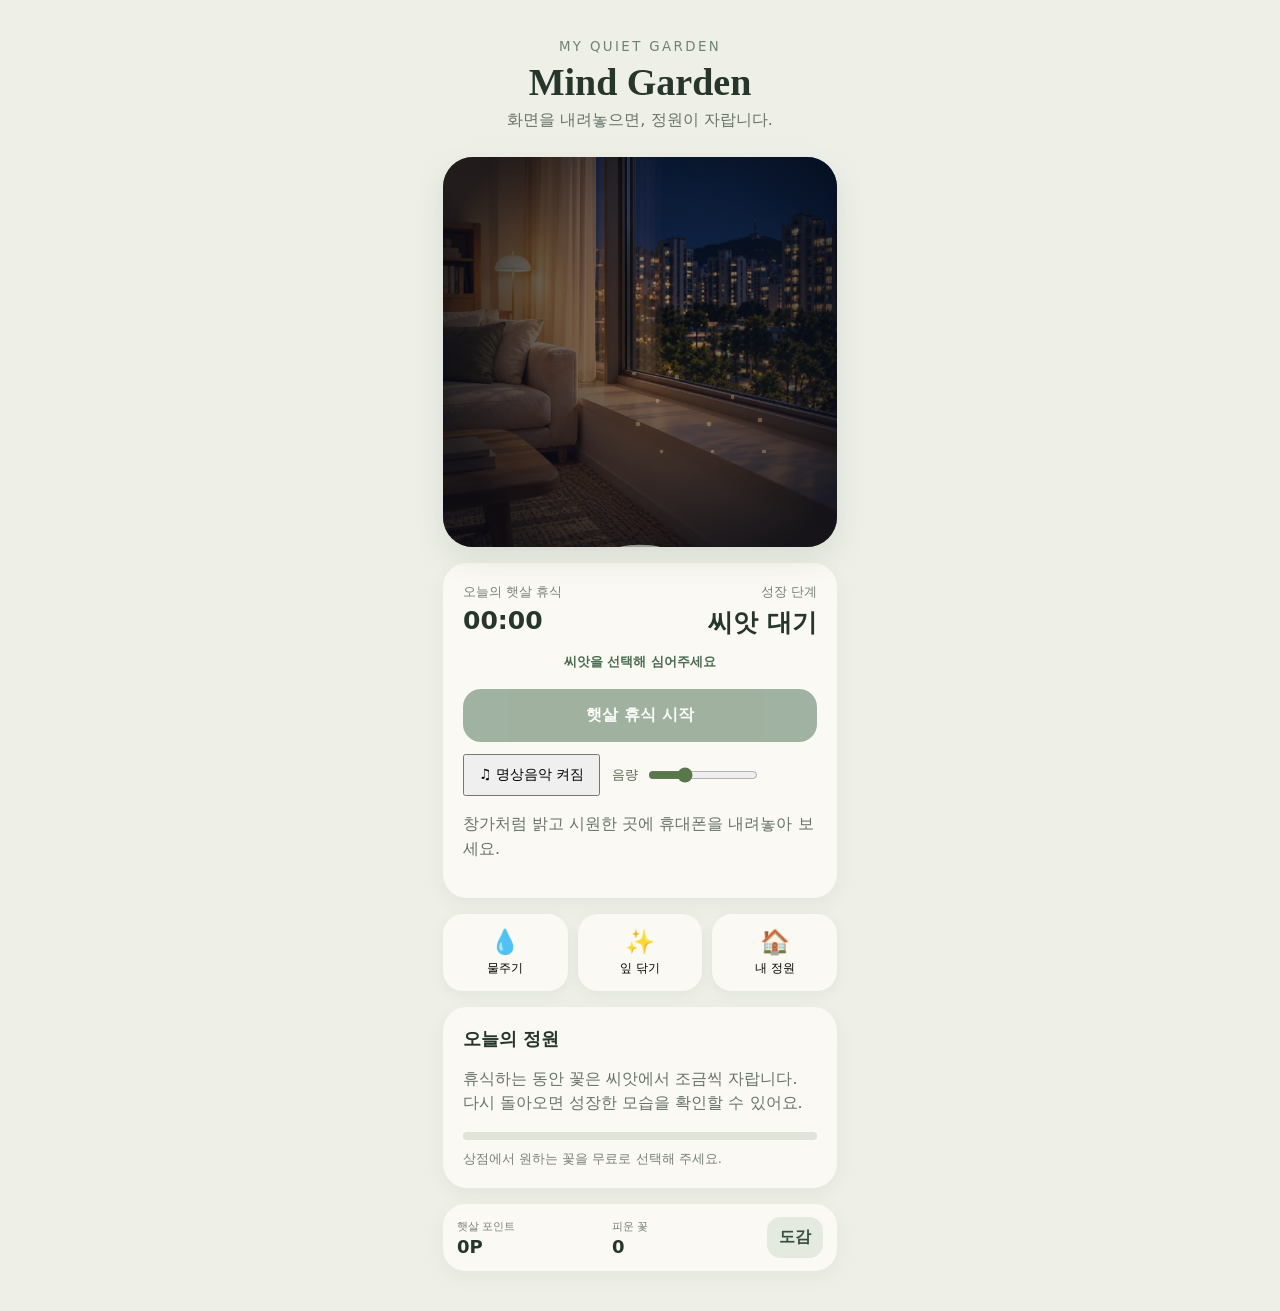
==== commit b7318097: "Remove reading and study focus card from web and Android" ====
--- a/web/index.html
+++ b/web/index.html
@@ -1,3 +1,3 @@
-<!doctype html><html lang="ko"><head><meta charset="utf-8"><meta name="viewport" content="width=device-width,initial-scale=1"><title>Mind Garden</title><link rel="stylesheet" href="style.css?v=59"></head><body><main><header><small>MY QUIET GARDEN</small><h1>Mind Garden</h1><p>화면을 내려놓으면, 정원이 자랍니다.</p></header><section id="room"><img id="roomPhoto" alt="내 정원 배경"><div id="liveLight"></div><div id="sun">☀</div><div id="plantShadow"></div><div id="plant" aria-label="가상 식물"><svg viewBox="0 0 180 220" role="img"><defs><linearGradient id="potG" x1="0" x2="1"><stop offset="0" stop-color="#e8e1d4"/><stop offset=".5" stop-color="#fffaf0"/><stop offset="1" stop-color="#cfc5b6"/></linearGradient><linearGradient id="leafG" x1="0" y1="1" x2="1" y2="0"><stop offset="0" stop-color="#347c32"/><stop offset=".55" stop-color="#78bd45"/><stop offset="1" stop-color="#b9dc68"/></linearGradient><radialGradient id="soilG"><stop offset="0" stop-color="#59422f"/><stop offset="1" stop-color="#2f241c"/></radialGradient><filter id="ps"><feDropShadow dx="0" dy="7" stdDeviation="5" flood-opacity=".22"/></filter></defs><ellipse cx="90" cy="207" rx="56" ry="9" fill="#000" opacity=".13"/><g filter="url(#ps)"><ellipse cx="90" cy="183" rx="49" ry="10" fill="#eee7db"/><path d="M47 142h86l-8 55c-1 7-8 11-15 11H70c-8 0-14-4-15-11z" fill="url(#potG)"/><ellipse cx="90" cy="142" rx="43" ry="12" fill="#f7f0e4"/><ellipse cx="90" cy="142" rx="35" ry="8" fill="url(#soilG)"/></g><path d="M90 143C89 118 91 91 88 66M89 104C73 91 61 78 50 65M90 91c16-14 29-27 39-43M89 119c18-9 31-18 42-31" fill="none" stroke="#3f7f3b" stroke-width="6" stroke-linecap="round"/><g fill="url(#leafG)"><path d="M87 68C61 69 44 56 42 36c25-3 45 8 45 32z"/><path d="M91 91c6-27 24-44 48-43 0 27-17 43-48 43z"/><path d="M87 105c-25 3-43-7-49-26 23-8 45 1 49 26z"/><path d="M91 120c12-23 31-34 52-29-6 24-25 35-52 29z"/><path d="M89 68c-7-22 0-42 17-54 14 19 8 42-17 54z"/></g><g fill="none" stroke="#d7ed9a" stroke-width="1.5" opacity=".65"><path d="M48 42l36 23"/><path d="M132 53L96 86"/><path d="M45 83l38 19"/><path d="M136 95l-39 21"/><path d="M104 20L91 62"/></g></svg></div></section><div id="editPanel"><div class="editRow"><strong id="editTarget">화분 조절</strong><button id="editPlant" type="button">화분</button><button id="editRoom" type="button">내 집</button></div><div class="editRow"><button id="sizeMinus" type="button">−</button><span id="editHint">드래그로 위치 이동 · ± 크기</span><button id="sizePlus" type="button">＋</button><button id="editDone" type="button">완료</button></div></div><section class="card"><div class="row"><div><span>오늘의 햇살 휴식</span><strong id="time">00:00</strong></div><div><span>성장 단계</span><strong id="stage">새싹</strong></div></div><div id="activePlantName" class="activePlantName">금잔화 씨앗부터 시작해보세요</div><button id="rest">햇살 휴식 시작</button><div class="restMusicControls"><button id="restMusicToggle" type="button" aria-pressed="true">♫ 명상음악 켜짐</button><label>음량 <input id="restMusicVolume" type="range" min="0" max="100" value="30" aria-label="명상음악 음량"></label></div><button id="harvest" class="harvest" type="button" hidden>피운 꽃 수확하기 · +100P</button><p id="msg">창가처럼 밝고 시원한 곳에 휴대폰을 내려놓아 보세요.</p></section><section class="card focusCard"><h2>나만의 집중 시간</h2><p>책을 읽거나 공부하는 동안 화면을 꺼도 시간이 이어지고 꽃이 자라요.</p><div class="focusModes"><button type="button" id="focusReading" class="selected" aria-pressed="true">📖 독서</button><button type="button" id="focusStudy" aria-pressed="false">✏️ 공부</button></div><div class="focusSetup"><label for="focusDuration">집중 시간</label><select id="focusDuration" aria-label="집중 시간"><option value="15">15분</option><option value="25" selected>25분</option><option value="40">40분</option><option value="50">50분</option><option value="60">60분</option><option value="90">90분</option></select></div><div class="focusClock" id="focusClock" aria-live="off">25:00</div><button type="button" id="focusStart" class="focusStart">독서 시작</button><button type="button" id="focusStop" class="focusStop" hidden>집중 마치기</button><p id="focusMessage" class="focusMessage">시간을 정하고 시작해 보세요.</p><div class="focusToday"><span>오늘 독서 <b id="readingToday">0분</b></span><span>오늘 공부 <b id="studyToday">0분</b></span></div></section><section class="actions"><button id="water">💧<span>물주기</span></button><button id="leaf">✨<span>잎 닦기</span></button><button id="myHome">🏠<span>내 정원</span></button></section><section class="card"><h2>오늘의 정원</h2><p>휴식하는 동안 꽃은 씨앗에서 조금씩 자랍니다. 다시 돌아오면 성장한 모습을 확인할 수 있어요.</p><div class="progress"><i id="bar"></i></div><small id="next">다음 잎까지 10분</small></section><section class="gardenStatus"><div><span>햇살 포인트</span><strong id="sunPoints">0P</strong></div><div><span>피운 꽃</span><strong id="completedPlants">0</strong></div><button id="openCodex" type="button">도감</button></section><section id="homeSheet" class="sheet"><div class="sheetHead"><div><small>MY GARDEN</small><h2>내 정원</h2></div><button id="homeClose">×</button></div><div class="gardenMiniSummary"><span><b id="sheetPoints">0P</b> 햇살 포인트</span><span><b id="sheetCompleted">0</b> 완성</span><span><b id="weekDays">0/7</b> 이번 주</span></div><div class="gardenTabs"><button class="on" data-garden-tab="spaces">공간</button><button data-garden-tab="collection">피운 꽃</button><button data-garden-tab="codex">도감</button><button data-garden-tab="shop">상점</button></div><div class="gardenPanel on" data-garden-panel="spaces"><p class="longPressHint">등록한 식물을 길게 누르면 내용을 수정하거나 삭제할 수 있어요.</p><div id="plantList"></div><button id="addPlant" class="primary">＋ 식물 추가</button></div><div class="gardenPanel" data-garden-panel="collection"><div id="collectionList"></div><div class="publicGardenFuture"><strong>공개 정원 · 준비 중</strong><p>마켓 공개 후에는 내가 선택한 완성 식물만 공개 정원에 전시할 수 있도록 준비되어 있습니다.</p></div></div><div class="gardenPanel" data-garden-panel="codex"><div id="codexList"></div></div><div class="gardenPanel" data-garden-panel="shop"><p class="shopIntro">꽃·화분·배경을 무료로 선택해 정원을 꾸며보세요.</p><div id="shopList"></div></div></section><section id="addSheet" class="sheet"><div class="sheetHead"><h2 id="plantEditorTitle">식물 추가</h2><button id="addClose">×</button></div><label class="field">이름<input id="newName" placeholder="예: 거실 몬스테라"></label><label class="field">장소<input id="newPlace" placeholder="예: 거실 창가 / 공부방 책상 위"></label><label class="field">꽃 종류<select id="newSpecies" aria-label="꽃 종류 선택"></select></label><div class="choiceTitle">배경 이미지</div><div class="choices"><button id="useMine">내 이미지</button><button id="useVirtual">가상의 이미지</button></div><input id="photo" type="file" accept="image/*" hidden><div id="virtualChoices" class="virtualChoices"><button data-v="window">햇살 좋은 거실 창가</button><button data-v="desk">차분한 공부방 책상</button><button data-v="balcony">초록빛 베란다 정원</button><button data-v="tea-yard">차 마시는 뜰</button><button data-v="tea-yard2">산이 보이는 창가</button></div><label class="liveToggle"><input id="newLive" type="checkbox" checked><span>라이브 적용</span><small>내 이미지는 시간에 따라, 가상 이미지는 날씨에 따라 달라집니다.</small></label><button id="savePlant" class="primary">추가 완료</button></section><div id="plantActionDialog" class="plantActionDialog" hidden role="dialog" aria-modal="true" aria-labelledby="plantActionTitle"><div class="plantActionCard"><h2 id="plantActionTitle"></h2><p id="plantActionMessage"></p><button id="plantActionEdit" type="button">내용 수정</button><button id="plantActionDelete" type="button">삭제</button><button id="plantActionCancel" type="button">취소</button></div></div><div id="rewardToast" class="rewardToast" aria-live="polite"></div></main><script src="data/flowers.js?v=5"></script>
-<script src="rest-music.js?v=1"></script><script src="local-store.js?v=2"></script></body></html>
+<!doctype html><html lang="ko"><head><meta charset="utf-8"><meta name="viewport" content="width=device-width,initial-scale=1"><title>Mind Garden</title><link rel="stylesheet" href="style.css?v=60"></head><body><main><header><small>MY QUIET GARDEN</small><h1>Mind Garden</h1><p>화면을 내려놓으면, 정원이 자랍니다.</p></header><section id="room"><img id="roomPhoto" alt="내 정원 배경"><div id="liveLight"></div><div id="sun">☀</div><div id="plantShadow"></div><div id="plant" aria-label="가상 식물"><svg viewBox="0 0 180 220" role="img"><defs><linearGradient id="potG" x1="0" x2="1"><stop offset="0" stop-color="#e8e1d4"/><stop offset=".5" stop-color="#fffaf0"/><stop offset="1" stop-color="#cfc5b6"/></linearGradient><linearGradient id="leafG" x1="0" y1="1" x2="1" y2="0"><stop offset="0" stop-color="#347c32"/><stop offset=".55" stop-color="#78bd45"/><stop offset="1" stop-color="#b9dc68"/></linearGradient><radialGradient id="soilG"><stop offset="0" stop-color="#59422f"/><stop offset="1" stop-color="#2f241c"/></radialGradient><filter id="ps"><feDropShadow dx="0" dy="7" stdDeviation="5" flood-opacity=".22"/></filter></defs><ellipse cx="90" cy="207" rx="56" ry="9" fill="#000" opacity=".13"/><g filter="url(#ps)"><ellipse cx="90" cy="183" rx="49" ry="10" fill="#eee7db"/><path d="M47 142h86l-8 55c-1 7-8 11-15 11H70c-8 0-14-4-15-11z" fill="url(#potG)"/><ellipse cx="90" cy="142" rx="43" ry="12" fill="#f7f0e4"/><ellipse cx="90" cy="142" rx="35" ry="8" fill="url(#soilG)"/></g><path d="M90 143C89 118 91 91 88 66M89 104C73 91 61 78 50 65M90 91c16-14 29-27 39-43M89 119c18-9 31-18 42-31" fill="none" stroke="#3f7f3b" stroke-width="6" stroke-linecap="round"/><g fill="url(#leafG)"><path d="M87 68C61 69 44 56 42 36c25-3 45 8 45 32z"/><path d="M91 91c6-27 24-44 48-43 0 27-17 43-48 43z"/><path d="M87 105c-25 3-43-7-49-26 23-8 45 1 49 26z"/><path d="M91 120c12-23 31-34 52-29-6 24-25 35-52 29z"/><path d="M89 68c-7-22 0-42 17-54 14 19 8 42-17 54z"/></g><g fill="none" stroke="#d7ed9a" stroke-width="1.5" opacity=".65"><path d="M48 42l36 23"/><path d="M132 53L96 86"/><path d="M45 83l38 19"/><path d="M136 95l-39 21"/><path d="M104 20L91 62"/></g></svg></div></section><div id="editPanel"><div class="editRow"><strong id="editTarget">화분 조절</strong><button id="editPlant" type="button">화분</button><button id="editRoom" type="button">내 집</button></div><div class="editRow"><button id="sizeMinus" type="button">−</button><span id="editHint">드래그로 위치 이동 · ± 크기</span><button id="sizePlus" type="button">＋</button><button id="editDone" type="button">완료</button></div></div><section class="card"><div class="row"><div><span>오늘의 햇살 휴식</span><strong id="time">00:00</strong></div><div><span>성장 단계</span><strong id="stage">새싹</strong></div></div><div id="activePlantName" class="activePlantName">금잔화 씨앗부터 시작해보세요</div><button id="rest">햇살 휴식 시작</button><div class="restMusicControls"><button id="restMusicToggle" type="button" aria-pressed="true">♫ 명상음악 켜짐</button><label>음량 <input id="restMusicVolume" type="range" min="0" max="100" value="30" aria-label="명상음악 음량"></label></div><button id="harvest" class="harvest" type="button" hidden>피운 꽃 수확하기 · +100P</button><p id="msg">창가처럼 밝고 시원한 곳에 휴대폰을 내려놓아 보세요.</p></section><section class="actions"><button id="water">💧<span>물주기</span></button><button id="leaf">✨<span>잎 닦기</span></button><button id="myHome">🏠<span>내 정원</span></button></section><section class="card"><h2>오늘의 정원</h2><p>휴식하는 동안 꽃은 씨앗에서 조금씩 자랍니다. 다시 돌아오면 성장한 모습을 확인할 수 있어요.</p><div class="progress"><i id="bar"></i></div><small id="next">다음 잎까지 10분</small></section><section class="gardenStatus"><div><span>햇살 포인트</span><strong id="sunPoints">0P</strong></div><div><span>피운 꽃</span><strong id="completedPlants">0</strong></div><button id="openCodex" type="button">도감</button></section><section id="homeSheet" class="sheet"><div class="sheetHead"><div><small>MY GARDEN</small><h2>내 정원</h2></div><button id="homeClose">×</button></div><div class="gardenMiniSummary"><span><b id="sheetPoints">0P</b> 햇살 포인트</span><span><b id="sheetCompleted">0</b> 완성</span><span><b id="weekDays">0/7</b> 이번 주</span></div><div class="gardenTabs"><button class="on" data-garden-tab="spaces">공간</button><button data-garden-tab="collection">피운 꽃</button><button data-garden-tab="codex">도감</button><button data-garden-tab="shop">상점</button></div><div class="gardenPanel on" data-garden-panel="spaces"><p class="longPressHint">등록한 식물을 길게 누르면 내용을 수정하거나 삭제할 수 있어요.</p><div id="plantList"></div><button id="addPlant" class="primary">＋ 식물 추가</button></div><div class="gardenPanel" data-garden-panel="collection"><div id="collectionList"></div><div class="publicGardenFuture"><strong>공개 정원 · 준비 중</strong><p>마켓 공개 후에는 내가 선택한 완성 식물만 공개 정원에 전시할 수 있도록 준비되어 있습니다.</p></div></div><div class="gardenPanel" data-garden-panel="codex"><div id="codexList"></div></div><div class="gardenPanel" data-garden-panel="shop"><p class="shopIntro">꽃·화분·배경을 무료로 선택해 정원을 꾸며보세요.</p><div id="shopList"></div></div></section><section id="addSheet" class="sheet"><div class="sheetHead"><h2 id="plantEditorTitle">식물 추가</h2><button id="addClose">×</button></div><label class="field">이름<input id="newName" placeholder="예: 거실 몬스테라"></label><label class="field">장소<input id="newPlace" placeholder="예: 거실 창가 / 공부방 책상 위"></label><label class="field">꽃 종류<select id="newSpecies" aria-label="꽃 종류 선택"></select></label><div class="choiceTitle">배경 이미지</div><div class="choices"><button id="useMine">내 이미지</button><button id="useVirtual">가상의 이미지</button></div><input id="photo" type="file" accept="image/*" hidden><div id="virtualChoices" class="virtualChoices"><button data-v="window">햇살 좋은 거실 창가</button><button data-v="desk">차분한 공부방 책상</button><button data-v="balcony">초록빛 베란다 정원</button><button data-v="tea-yard">차 마시는 뜰</button><button data-v="tea-yard2">산이 보이는 창가</button></div><label class="liveToggle"><input id="newLive" type="checkbox" checked><span>라이브 적용</span><small>내 이미지는 시간에 따라, 가상 이미지는 날씨에 따라 달라집니다.</small></label><button id="savePlant" class="primary">추가 완료</button></section><div id="plantActionDialog" class="plantActionDialog" hidden role="dialog" aria-modal="true" aria-labelledby="plantActionTitle"><div class="plantActionCard"><h2 id="plantActionTitle"></h2><p id="plantActionMessage"></p><button id="plantActionEdit" type="button">내용 수정</button><button id="plantActionDelete" type="button">삭제</button><button id="plantActionCancel" type="button">취소</button></div></div><div id="rewardToast" class="rewardToast" aria-live="polite"></div></main><script src="data/flowers.js?v=5"></script>
+<script src="rest-music.js?v=1"></script><script src="local-store.js?v=3"></script></body></html>
 
--- a/web/style.css
+++ b/web/style.css
@@ -155,7 +155,6 @@
 .plantActionCard p{color:#607166;font-size:14px;line-height:1.5}
 .plantActionCard button{width:100%;padding:14px;border:0;border-radius:14px;margin-top:8px;background:#e7ece4;color:#2e4935;font:inherit;font-weight:700}
 #plantActionDelete{background:#f5e5df;color:#923b33}
-.focusCard h2{margin-bottom:8px}.focusCard>p{font-size:14px;margin:6px 0 14px}.focusModes{display:flex;gap:8px}.focusModes button{flex:1;border:1px solid #dbe4d7;border-radius:14px;background:#fff;padding:12px;color:#49604e;font-weight:700}.focusModes button.selected{background:#496c50;color:#fff;border-color:#496c50}.focusModes button:disabled{opacity:.75}.focusSetup{display:flex;align-items:center;justify-content:space-between;margin-top:14px;font-size:14px;color:#53665a}.focusSetup select{border:1px solid #dbe4d7;border-radius:12px;padding:9px 12px;background:#fff;font:inherit;color:#26362b}.focusClock{text-align:center;font-variant-numeric:tabular-nums;font-size:46px;font-weight:700;letter-spacing:.04em;padding:8px 0;color:#314b39}.focusStart,.focusStop{display:block;width:100%;border:0;border-radius:16px;padding:15px;background:#496c50;color:#fff;font-weight:700}.focusStop{background:#dfe8db;color:#314b39}.focusStart[hidden],.focusStop[hidden]{display:none}.focusCard .focusMessage{text-align:center;font-size:13px;margin:12px 0}.focusToday{display:flex;gap:10px;justify-content:space-around;border-top:1px solid #e2e8de;padding-top:12px;color:#566c5d;font-size:13px}.focusToday b{color:#26362b}
 
 /* Uploaded photos need evening lighting as well as pre-dawn lighting. */
 #room.live-lit-night.has-photo:not([data-live="0"]) #roomPhoto{filter:brightness(.65) saturate(.76) contrast(1.03)}
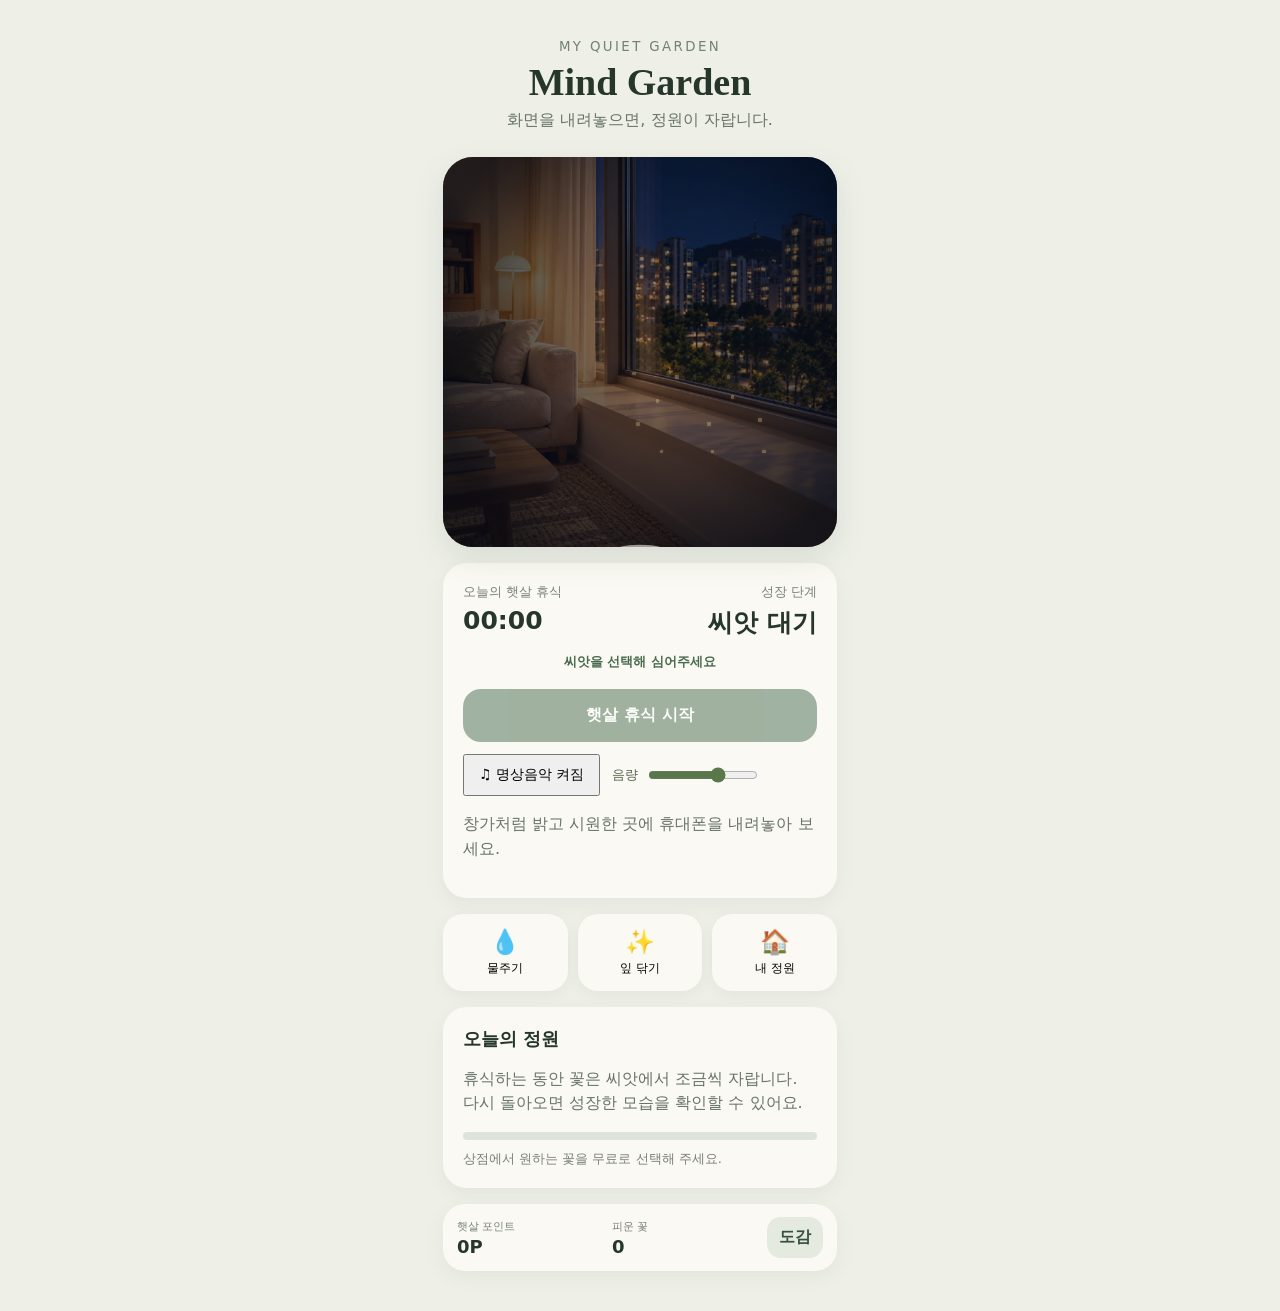
==== commit 3491f0f5: "Fix Android rest music with native offline media playback; release 0.4.6" ====
--- a/web/index.html
+++ b/web/index.html
@@ -1,3 +1,3 @@
 <!doctype html><html lang="ko"><head><meta charset="utf-8"><meta name="viewport" content="width=device-width,initial-scale=1"><title>Mind Garden</title><link rel="stylesheet" href="style.css?v=60"></head><body><main><header><small>MY QUIET GARDEN</small><h1>Mind Garden</h1><p>화면을 내려놓으면, 정원이 자랍니다.</p></header><section id="room"><img id="roomPhoto" alt="내 정원 배경"><div id="liveLight"></div><div id="sun">☀</div><div id="plantShadow"></div><div id="plant" aria-label="가상 식물"><svg viewBox="0 0 180 220" role="img"><defs><linearGradient id="potG" x1="0" x2="1"><stop offset="0" stop-color="#e8e1d4"/><stop offset=".5" stop-color="#fffaf0"/><stop offset="1" stop-color="#cfc5b6"/></linearGradient><linearGradient id="leafG" x1="0" y1="1" x2="1" y2="0"><stop offset="0" stop-color="#347c32"/><stop offset=".55" stop-color="#78bd45"/><stop offset="1" stop-color="#b9dc68"/></linearGradient><radialGradient id="soilG"><stop offset="0" stop-color="#59422f"/><stop offset="1" stop-color="#2f241c"/></radialGradient><filter id="ps"><feDropShadow dx="0" dy="7" stdDeviation="5" flood-opacity=".22"/></filter></defs><ellipse cx="90" cy="207" rx="56" ry="9" fill="#000" opacity=".13"/><g filter="url(#ps)"><ellipse cx="90" cy="183" rx="49" ry="10" fill="#eee7db"/><path d="M47 142h86l-8 55c-1 7-8 11-15 11H70c-8 0-14-4-15-11z" fill="url(#potG)"/><ellipse cx="90" cy="142" rx="43" ry="12" fill="#f7f0e4"/><ellipse cx="90" cy="142" rx="35" ry="8" fill="url(#soilG)"/></g><path d="M90 143C89 118 91 91 88 66M89 104C73 91 61 78 50 65M90 91c16-14 29-27 39-43M89 119c18-9 31-18 42-31" fill="none" stroke="#3f7f3b" stroke-width="6" stroke-linecap="round"/><g fill="url(#leafG)"><path d="M87 68C61 69 44 56 42 36c25-3 45 8 45 32z"/><path d="M91 91c6-27 24-44 48-43 0 27-17 43-48 43z"/><path d="M87 105c-25 3-43-7-49-26 23-8 45 1 49 26z"/><path d="M91 120c12-23 31-34 52-29-6 24-25 35-52 29z"/><path d="M89 68c-7-22 0-42 17-54 14 19 8 42-17 54z"/></g><g fill="none" stroke="#d7ed9a" stroke-width="1.5" opacity=".65"><path d="M48 42l36 23"/><path d="M132 53L96 86"/><path d="M45 83l38 19"/><path d="M136 95l-39 21"/><path d="M104 20L91 62"/></g></svg></div></section><div id="editPanel"><div class="editRow"><strong id="editTarget">화분 조절</strong><button id="editPlant" type="button">화분</button><button id="editRoom" type="button">내 집</button></div><div class="editRow"><button id="sizeMinus" type="button">−</button><span id="editHint">드래그로 위치 이동 · ± 크기</span><button id="sizePlus" type="button">＋</button><button id="editDone" type="button">완료</button></div></div><section class="card"><div class="row"><div><span>오늘의 햇살 휴식</span><strong id="time">00:00</strong></div><div><span>성장 단계</span><strong id="stage">새싹</strong></div></div><div id="activePlantName" class="activePlantName">금잔화 씨앗부터 시작해보세요</div><button id="rest">햇살 휴식 시작</button><div class="restMusicControls"><button id="restMusicToggle" type="button" aria-pressed="true">♫ 명상음악 켜짐</button><label>음량 <input id="restMusicVolume" type="range" min="0" max="100" value="30" aria-label="명상음악 음량"></label></div><button id="harvest" class="harvest" type="button" hidden>피운 꽃 수확하기 · +100P</button><p id="msg">창가처럼 밝고 시원한 곳에 휴대폰을 내려놓아 보세요.</p></section><section class="actions"><button id="water">💧<span>물주기</span></button><button id="leaf">✨<span>잎 닦기</span></button><button id="myHome">🏠<span>내 정원</span></button></section><section class="card"><h2>오늘의 정원</h2><p>휴식하는 동안 꽃은 씨앗에서 조금씩 자랍니다. 다시 돌아오면 성장한 모습을 확인할 수 있어요.</p><div class="progress"><i id="bar"></i></div><small id="next">다음 잎까지 10분</small></section><section class="gardenStatus"><div><span>햇살 포인트</span><strong id="sunPoints">0P</strong></div><div><span>피운 꽃</span><strong id="completedPlants">0</strong></div><button id="openCodex" type="button">도감</button></section><section id="homeSheet" class="sheet"><div class="sheetHead"><div><small>MY GARDEN</small><h2>내 정원</h2></div><button id="homeClose">×</button></div><div class="gardenMiniSummary"><span><b id="sheetPoints">0P</b> 햇살 포인트</span><span><b id="sheetCompleted">0</b> 완성</span><span><b id="weekDays">0/7</b> 이번 주</span></div><div class="gardenTabs"><button class="on" data-garden-tab="spaces">공간</button><button data-garden-tab="collection">피운 꽃</button><button data-garden-tab="codex">도감</button><button data-garden-tab="shop">상점</button></div><div class="gardenPanel on" data-garden-panel="spaces"><p class="longPressHint">등록한 식물을 길게 누르면 내용을 수정하거나 삭제할 수 있어요.</p><div id="plantList"></div><button id="addPlant" class="primary">＋ 식물 추가</button></div><div class="gardenPanel" data-garden-panel="collection"><div id="collectionList"></div><div class="publicGardenFuture"><strong>공개 정원 · 준비 중</strong><p>마켓 공개 후에는 내가 선택한 완성 식물만 공개 정원에 전시할 수 있도록 준비되어 있습니다.</p></div></div><div class="gardenPanel" data-garden-panel="codex"><div id="codexList"></div></div><div class="gardenPanel" data-garden-panel="shop"><p class="shopIntro">꽃·화분·배경을 무료로 선택해 정원을 꾸며보세요.</p><div id="shopList"></div></div></section><section id="addSheet" class="sheet"><div class="sheetHead"><h2 id="plantEditorTitle">식물 추가</h2><button id="addClose">×</button></div><label class="field">이름<input id="newName" placeholder="예: 거실 몬스테라"></label><label class="field">장소<input id="newPlace" placeholder="예: 거실 창가 / 공부방 책상 위"></label><label class="field">꽃 종류<select id="newSpecies" aria-label="꽃 종류 선택"></select></label><div class="choiceTitle">배경 이미지</div><div class="choices"><button id="useMine">내 이미지</button><button id="useVirtual">가상의 이미지</button></div><input id="photo" type="file" accept="image/*" hidden><div id="virtualChoices" class="virtualChoices"><button data-v="window">햇살 좋은 거실 창가</button><button data-v="desk">차분한 공부방 책상</button><button data-v="balcony">초록빛 베란다 정원</button><button data-v="tea-yard">차 마시는 뜰</button><button data-v="tea-yard2">산이 보이는 창가</button></div><label class="liveToggle"><input id="newLive" type="checkbox" checked><span>라이브 적용</span><small>내 이미지는 시간에 따라, 가상 이미지는 날씨에 따라 달라집니다.</small></label><button id="savePlant" class="primary">추가 완료</button></section><div id="plantActionDialog" class="plantActionDialog" hidden role="dialog" aria-modal="true" aria-labelledby="plantActionTitle"><div class="plantActionCard"><h2 id="plantActionTitle"></h2><p id="plantActionMessage"></p><button id="plantActionEdit" type="button">내용 수정</button><button id="plantActionDelete" type="button">삭제</button><button id="plantActionCancel" type="button">취소</button></div></div><div id="rewardToast" class="rewardToast" aria-live="polite"></div></main><script src="data/flowers.js?v=5"></script>
-<script src="rest-music.js?v=1"></script><script src="local-store.js?v=3"></script></body></html>
+<script src="rest-music.js?v=2"></script><script src="local-store.js?v=3"></script></body></html>
 
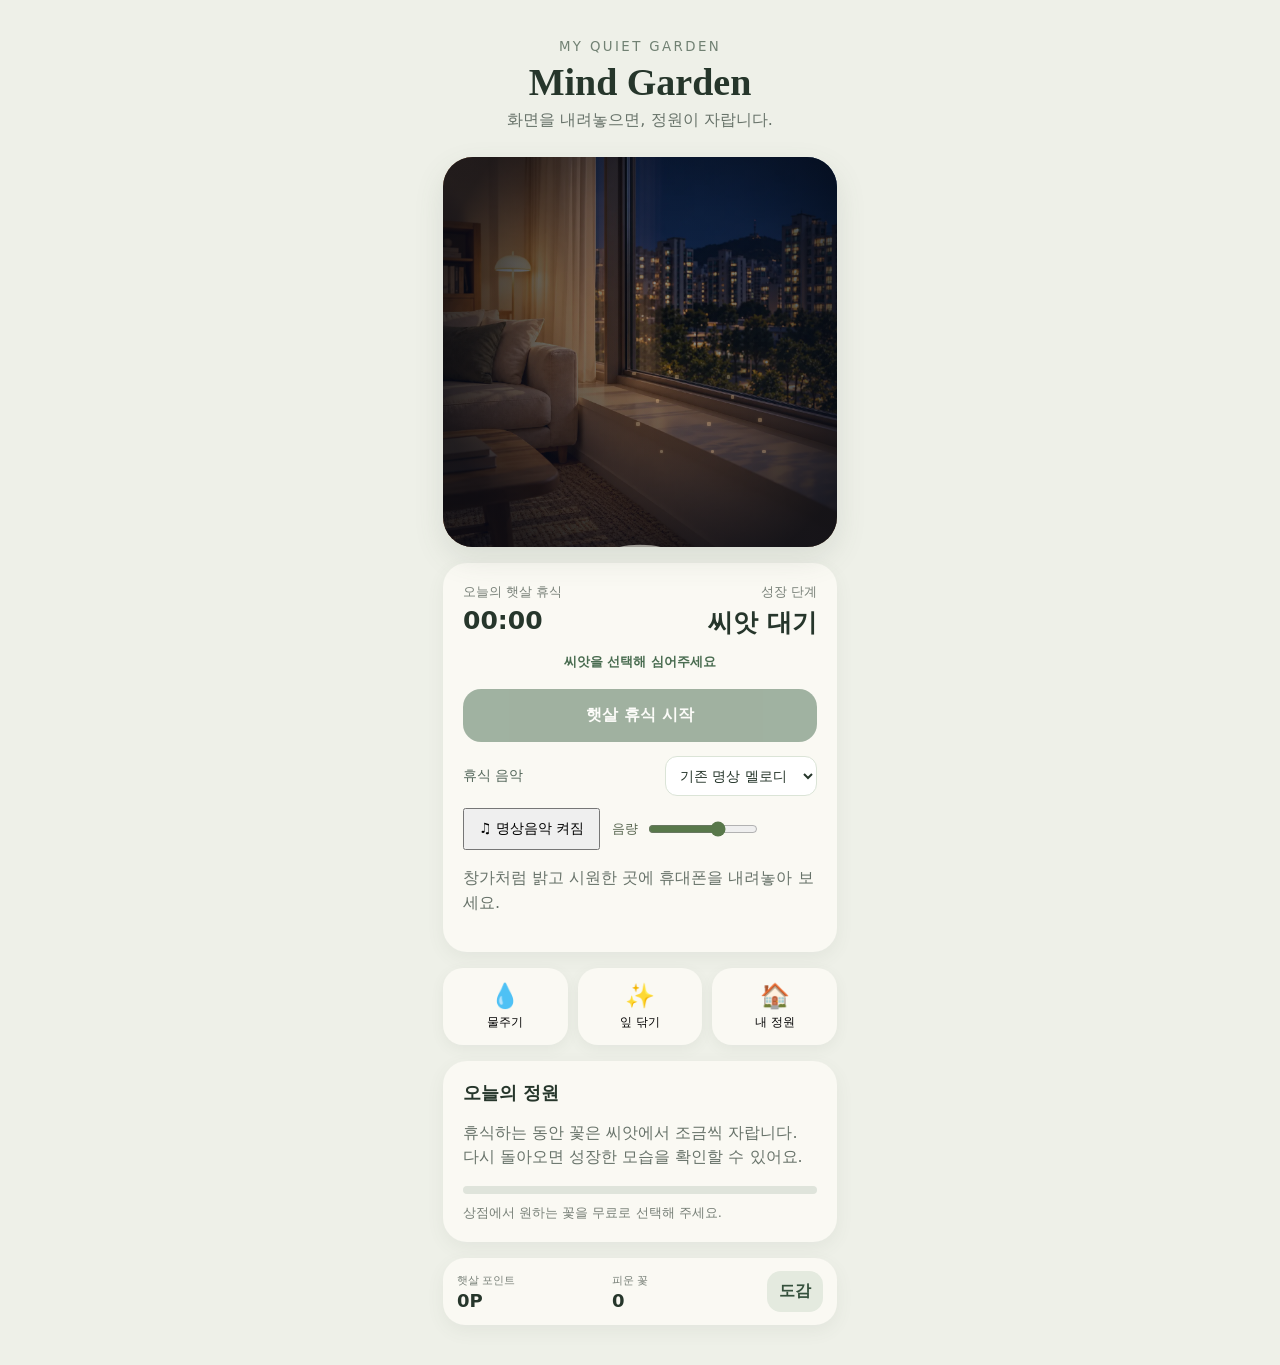
==== commit ef0d517f: "Add offline piano, forest and rain rest music choices; release 0.4.7" ====
--- a/web/index.html
+++ b/web/index.html
@@ -1,3 +1,3 @@
-<!doctype html><html lang="ko"><head><meta charset="utf-8"><meta name="viewport" content="width=device-width,initial-scale=1"><title>Mind Garden</title><link rel="stylesheet" href="style.css?v=60"></head><body><main><header><small>MY QUIET GARDEN</small><h1>Mind Garden</h1><p>화면을 내려놓으면, 정원이 자랍니다.</p></header><section id="room"><img id="roomPhoto" alt="내 정원 배경"><div id="liveLight"></div><div id="sun">☀</div><div id="plantShadow"></div><div id="plant" aria-label="가상 식물"><svg viewBox="0 0 180 220" role="img"><defs><linearGradient id="potG" x1="0" x2="1"><stop offset="0" stop-color="#e8e1d4"/><stop offset=".5" stop-color="#fffaf0"/><stop offset="1" stop-color="#cfc5b6"/></linearGradient><linearGradient id="leafG" x1="0" y1="1" x2="1" y2="0"><stop offset="0" stop-color="#347c32"/><stop offset=".55" stop-color="#78bd45"/><stop offset="1" stop-color="#b9dc68"/></linearGradient><radialGradient id="soilG"><stop offset="0" stop-color="#59422f"/><stop offset="1" stop-color="#2f241c"/></radialGradient><filter id="ps"><feDropShadow dx="0" dy="7" stdDeviation="5" flood-opacity=".22"/></filter></defs><ellipse cx="90" cy="207" rx="56" ry="9" fill="#000" opacity=".13"/><g filter="url(#ps)"><ellipse cx="90" cy="183" rx="49" ry="10" fill="#eee7db"/><path d="M47 142h86l-8 55c-1 7-8 11-15 11H70c-8 0-14-4-15-11z" fill="url(#potG)"/><ellipse cx="90" cy="142" rx="43" ry="12" fill="#f7f0e4"/><ellipse cx="90" cy="142" rx="35" ry="8" fill="url(#soilG)"/></g><path d="M90 143C89 118 91 91 88 66M89 104C73 91 61 78 50 65M90 91c16-14 29-27 39-43M89 119c18-9 31-18 42-31" fill="none" stroke="#3f7f3b" stroke-width="6" stroke-linecap="round"/><g fill="url(#leafG)"><path d="M87 68C61 69 44 56 42 36c25-3 45 8 45 32z"/><path d="M91 91c6-27 24-44 48-43 0 27-17 43-48 43z"/><path d="M87 105c-25 3-43-7-49-26 23-8 45 1 49 26z"/><path d="M91 120c12-23 31-34 52-29-6 24-25 35-52 29z"/><path d="M89 68c-7-22 0-42 17-54 14 19 8 42-17 54z"/></g><g fill="none" stroke="#d7ed9a" stroke-width="1.5" opacity=".65"><path d="M48 42l36 23"/><path d="M132 53L96 86"/><path d="M45 83l38 19"/><path d="M136 95l-39 21"/><path d="M104 20L91 62"/></g></svg></div></section><div id="editPanel"><div class="editRow"><strong id="editTarget">화분 조절</strong><button id="editPlant" type="button">화분</button><button id="editRoom" type="button">내 집</button></div><div class="editRow"><button id="sizeMinus" type="button">−</button><span id="editHint">드래그로 위치 이동 · ± 크기</span><button id="sizePlus" type="button">＋</button><button id="editDone" type="button">완료</button></div></div><section class="card"><div class="row"><div><span>오늘의 햇살 휴식</span><strong id="time">00:00</strong></div><div><span>성장 단계</span><strong id="stage">새싹</strong></div></div><div id="activePlantName" class="activePlantName">금잔화 씨앗부터 시작해보세요</div><button id="rest">햇살 휴식 시작</button><div class="restMusicControls"><button id="restMusicToggle" type="button" aria-pressed="true">♫ 명상음악 켜짐</button><label>음량 <input id="restMusicVolume" type="range" min="0" max="100" value="30" aria-label="명상음악 음량"></label></div><button id="harvest" class="harvest" type="button" hidden>피운 꽃 수확하기 · +100P</button><p id="msg">창가처럼 밝고 시원한 곳에 휴대폰을 내려놓아 보세요.</p></section><section class="actions"><button id="water">💧<span>물주기</span></button><button id="leaf">✨<span>잎 닦기</span></button><button id="myHome">🏠<span>내 정원</span></button></section><section class="card"><h2>오늘의 정원</h2><p>휴식하는 동안 꽃은 씨앗에서 조금씩 자랍니다. 다시 돌아오면 성장한 모습을 확인할 수 있어요.</p><div class="progress"><i id="bar"></i></div><small id="next">다음 잎까지 10분</small></section><section class="gardenStatus"><div><span>햇살 포인트</span><strong id="sunPoints">0P</strong></div><div><span>피운 꽃</span><strong id="completedPlants">0</strong></div><button id="openCodex" type="button">도감</button></section><section id="homeSheet" class="sheet"><div class="sheetHead"><div><small>MY GARDEN</small><h2>내 정원</h2></div><button id="homeClose">×</button></div><div class="gardenMiniSummary"><span><b id="sheetPoints">0P</b> 햇살 포인트</span><span><b id="sheetCompleted">0</b> 완성</span><span><b id="weekDays">0/7</b> 이번 주</span></div><div class="gardenTabs"><button class="on" data-garden-tab="spaces">공간</button><button data-garden-tab="collection">피운 꽃</button><button data-garden-tab="codex">도감</button><button data-garden-tab="shop">상점</button></div><div class="gardenPanel on" data-garden-panel="spaces"><p class="longPressHint">등록한 식물을 길게 누르면 내용을 수정하거나 삭제할 수 있어요.</p><div id="plantList"></div><button id="addPlant" class="primary">＋ 식물 추가</button></div><div class="gardenPanel" data-garden-panel="collection"><div id="collectionList"></div><div class="publicGardenFuture"><strong>공개 정원 · 준비 중</strong><p>마켓 공개 후에는 내가 선택한 완성 식물만 공개 정원에 전시할 수 있도록 준비되어 있습니다.</p></div></div><div class="gardenPanel" data-garden-panel="codex"><div id="codexList"></div></div><div class="gardenPanel" data-garden-panel="shop"><p class="shopIntro">꽃·화분·배경을 무료로 선택해 정원을 꾸며보세요.</p><div id="shopList"></div></div></section><section id="addSheet" class="sheet"><div class="sheetHead"><h2 id="plantEditorTitle">식물 추가</h2><button id="addClose">×</button></div><label class="field">이름<input id="newName" placeholder="예: 거실 몬스테라"></label><label class="field">장소<input id="newPlace" placeholder="예: 거실 창가 / 공부방 책상 위"></label><label class="field">꽃 종류<select id="newSpecies" aria-label="꽃 종류 선택"></select></label><div class="choiceTitle">배경 이미지</div><div class="choices"><button id="useMine">내 이미지</button><button id="useVirtual">가상의 이미지</button></div><input id="photo" type="file" accept="image/*" hidden><div id="virtualChoices" class="virtualChoices"><button data-v="window">햇살 좋은 거실 창가</button><button data-v="desk">차분한 공부방 책상</button><button data-v="balcony">초록빛 베란다 정원</button><button data-v="tea-yard">차 마시는 뜰</button><button data-v="tea-yard2">산이 보이는 창가</button></div><label class="liveToggle"><input id="newLive" type="checkbox" checked><span>라이브 적용</span><small>내 이미지는 시간에 따라, 가상 이미지는 날씨에 따라 달라집니다.</small></label><button id="savePlant" class="primary">추가 완료</button></section><div id="plantActionDialog" class="plantActionDialog" hidden role="dialog" aria-modal="true" aria-labelledby="plantActionTitle"><div class="plantActionCard"><h2 id="plantActionTitle"></h2><p id="plantActionMessage"></p><button id="plantActionEdit" type="button">내용 수정</button><button id="plantActionDelete" type="button">삭제</button><button id="plantActionCancel" type="button">취소</button></div></div><div id="rewardToast" class="rewardToast" aria-live="polite"></div></main><script src="data/flowers.js?v=5"></script>
-<script src="rest-music.js?v=2"></script><script src="local-store.js?v=3"></script></body></html>
+<!doctype html><html lang="ko"><head><meta charset="utf-8"><meta name="viewport" content="width=device-width,initial-scale=1"><title>Mind Garden</title><link rel="stylesheet" href="style.css?v=61"></head><body><main><header><small>MY QUIET GARDEN</small><h1>Mind Garden</h1><p>화면을 내려놓으면, 정원이 자랍니다.</p></header><section id="room"><img id="roomPhoto" alt="내 정원 배경"><div id="liveLight"></div><div id="sun">☀</div><div id="plantShadow"></div><div id="plant" aria-label="가상 식물"><svg viewBox="0 0 180 220" role="img"><defs><linearGradient id="potG" x1="0" x2="1"><stop offset="0" stop-color="#e8e1d4"/><stop offset=".5" stop-color="#fffaf0"/><stop offset="1" stop-color="#cfc5b6"/></linearGradient><linearGradient id="leafG" x1="0" y1="1" x2="1" y2="0"><stop offset="0" stop-color="#347c32"/><stop offset=".55" stop-color="#78bd45"/><stop offset="1" stop-color="#b9dc68"/></linearGradient><radialGradient id="soilG"><stop offset="0" stop-color="#59422f"/><stop offset="1" stop-color="#2f241c"/></radialGradient><filter id="ps"><feDropShadow dx="0" dy="7" stdDeviation="5" flood-opacity=".22"/></filter></defs><ellipse cx="90" cy="207" rx="56" ry="9" fill="#000" opacity=".13"/><g filter="url(#ps)"><ellipse cx="90" cy="183" rx="49" ry="10" fill="#eee7db"/><path d="M47 142h86l-8 55c-1 7-8 11-15 11H70c-8 0-14-4-15-11z" fill="url(#potG)"/><ellipse cx="90" cy="142" rx="43" ry="12" fill="#f7f0e4"/><ellipse cx="90" cy="142" rx="35" ry="8" fill="url(#soilG)"/></g><path d="M90 143C89 118 91 91 88 66M89 104C73 91 61 78 50 65M90 91c16-14 29-27 39-43M89 119c18-9 31-18 42-31" fill="none" stroke="#3f7f3b" stroke-width="6" stroke-linecap="round"/><g fill="url(#leafG)"><path d="M87 68C61 69 44 56 42 36c25-3 45 8 45 32z"/><path d="M91 91c6-27 24-44 48-43 0 27-17 43-48 43z"/><path d="M87 105c-25 3-43-7-49-26 23-8 45 1 49 26z"/><path d="M91 120c12-23 31-34 52-29-6 24-25 35-52 29z"/><path d="M89 68c-7-22 0-42 17-54 14 19 8 42-17 54z"/></g><g fill="none" stroke="#d7ed9a" stroke-width="1.5" opacity=".65"><path d="M48 42l36 23"/><path d="M132 53L96 86"/><path d="M45 83l38 19"/><path d="M136 95l-39 21"/><path d="M104 20L91 62"/></g></svg></div></section><div id="editPanel"><div class="editRow"><strong id="editTarget">화분 조절</strong><button id="editPlant" type="button">화분</button><button id="editRoom" type="button">내 집</button></div><div class="editRow"><button id="sizeMinus" type="button">−</button><span id="editHint">드래그로 위치 이동 · ± 크기</span><button id="sizePlus" type="button">＋</button><button id="editDone" type="button">완료</button></div></div><section class="card"><div class="row"><div><span>오늘의 햇살 휴식</span><strong id="time">00:00</strong></div><div><span>성장 단계</span><strong id="stage">새싹</strong></div></div><div id="activePlantName" class="activePlantName">금잔화 씨앗부터 시작해보세요</div><button id="rest">햇살 휴식 시작</button><label class="restMusicChoice" for="restMusicTrack">휴식 음악<select id="restMusicTrack"><option value="meditation">기존 명상 멜로디</option><option value="piano">🎹 잔잔한 피아노</option><option value="forest">🌿 숲속 휴식</option><option value="rain">🌧️ 빗소리</option></select></label><div class="restMusicControls"><button id="restMusicToggle" type="button" aria-pressed="true">♫ 명상음악 켜짐</button><label>음량 <input id="restMusicVolume" type="range" min="0" max="100" value="30" aria-label="명상음악 음량"></label></div><button id="harvest" class="harvest" type="button" hidden>피운 꽃 수확하기 · +100P</button><p id="msg">창가처럼 밝고 시원한 곳에 휴대폰을 내려놓아 보세요.</p></section><section class="actions"><button id="water">💧<span>물주기</span></button><button id="leaf">✨<span>잎 닦기</span></button><button id="myHome">🏠<span>내 정원</span></button></section><section class="card"><h2>오늘의 정원</h2><p>휴식하는 동안 꽃은 씨앗에서 조금씩 자랍니다. 다시 돌아오면 성장한 모습을 확인할 수 있어요.</p><div class="progress"><i id="bar"></i></div><small id="next">다음 잎까지 10분</small></section><section class="gardenStatus"><div><span>햇살 포인트</span><strong id="sunPoints">0P</strong></div><div><span>피운 꽃</span><strong id="completedPlants">0</strong></div><button id="openCodex" type="button">도감</button></section><section id="homeSheet" class="sheet"><div class="sheetHead"><div><small>MY GARDEN</small><h2>내 정원</h2></div><button id="homeClose">×</button></div><div class="gardenMiniSummary"><span><b id="sheetPoints">0P</b> 햇살 포인트</span><span><b id="sheetCompleted">0</b> 완성</span><span><b id="weekDays">0/7</b> 이번 주</span></div><div class="gardenTabs"><button class="on" data-garden-tab="spaces">공간</button><button data-garden-tab="collection">피운 꽃</button><button data-garden-tab="codex">도감</button><button data-garden-tab="shop">상점</button></div><div class="gardenPanel on" data-garden-panel="spaces"><p class="longPressHint">등록한 식물을 길게 누르면 내용을 수정하거나 삭제할 수 있어요.</p><div id="plantList"></div><button id="addPlant" class="primary">＋ 식물 추가</button></div><div class="gardenPanel" data-garden-panel="collection"><div id="collectionList"></div><div class="publicGardenFuture"><strong>공개 정원 · 준비 중</strong><p>마켓 공개 후에는 내가 선택한 완성 식물만 공개 정원에 전시할 수 있도록 준비되어 있습니다.</p></div></div><div class="gardenPanel" data-garden-panel="codex"><div id="codexList"></div></div><div class="gardenPanel" data-garden-panel="shop"><p class="shopIntro">꽃·화분·배경을 무료로 선택해 정원을 꾸며보세요.</p><div id="shopList"></div></div></section><section id="addSheet" class="sheet"><div class="sheetHead"><h2 id="plantEditorTitle">식물 추가</h2><button id="addClose">×</button></div><label class="field">이름<input id="newName" placeholder="예: 거실 몬스테라"></label><label class="field">장소<input id="newPlace" placeholder="예: 거실 창가 / 공부방 책상 위"></label><label class="field">꽃 종류<select id="newSpecies" aria-label="꽃 종류 선택"></select></label><div class="choiceTitle">배경 이미지</div><div class="choices"><button id="useMine">내 이미지</button><button id="useVirtual">가상의 이미지</button></div><input id="photo" type="file" accept="image/*" hidden><div id="virtualChoices" class="virtualChoices"><button data-v="window">햇살 좋은 거실 창가</button><button data-v="desk">차분한 공부방 책상</button><button data-v="balcony">초록빛 베란다 정원</button><button data-v="tea-yard">차 마시는 뜰</button><button data-v="tea-yard2">산이 보이는 창가</button></div><label class="liveToggle"><input id="newLive" type="checkbox" checked><span>라이브 적용</span><small>내 이미지는 시간에 따라, 가상 이미지는 날씨에 따라 달라집니다.</small></label><button id="savePlant" class="primary">추가 완료</button></section><div id="plantActionDialog" class="plantActionDialog" hidden role="dialog" aria-modal="true" aria-labelledby="plantActionTitle"><div class="plantActionCard"><h2 id="plantActionTitle"></h2><p id="plantActionMessage"></p><button id="plantActionEdit" type="button">내용 수정</button><button id="plantActionDelete" type="button">삭제</button><button id="plantActionCancel" type="button">취소</button></div></div><div id="rewardToast" class="rewardToast" aria-live="polite"></div></main><script src="data/flowers.js?v=5"></script>
+<script src="rest-music.js?v=3"></script><script src="local-store.js?v=4"></script></body></html>
 
--- a/web/style.css
+++ b/web/style.css
@@ -165,3 +165,5 @@
 #room[data-live="0"] #roomPhoto{filter:none}
 
 .restMusicControls{display:flex;align-items:center;gap:12px;flex-wrap:wrap;margin-top:12px}.restMusicControls button{width:auto;margin:0;padding:10px 14px;font-size:14px}.restMusicControls label{display:flex;align-items:center;gap:8px;font-size:13px;color:#586650}.restMusicControls input{width:110px;accent-color:#58784a}
+
+.restMusicChoice{display:flex;align-items:center;justify-content:space-between;gap:12px;margin-top:14px;font-size:14px;color:#53665a}.restMusicChoice select{min-width:0;max-width:70%;border:1px solid #dbe4d7;border-radius:12px;padding:10px;background:#fff;font:inherit;color:#26362b}
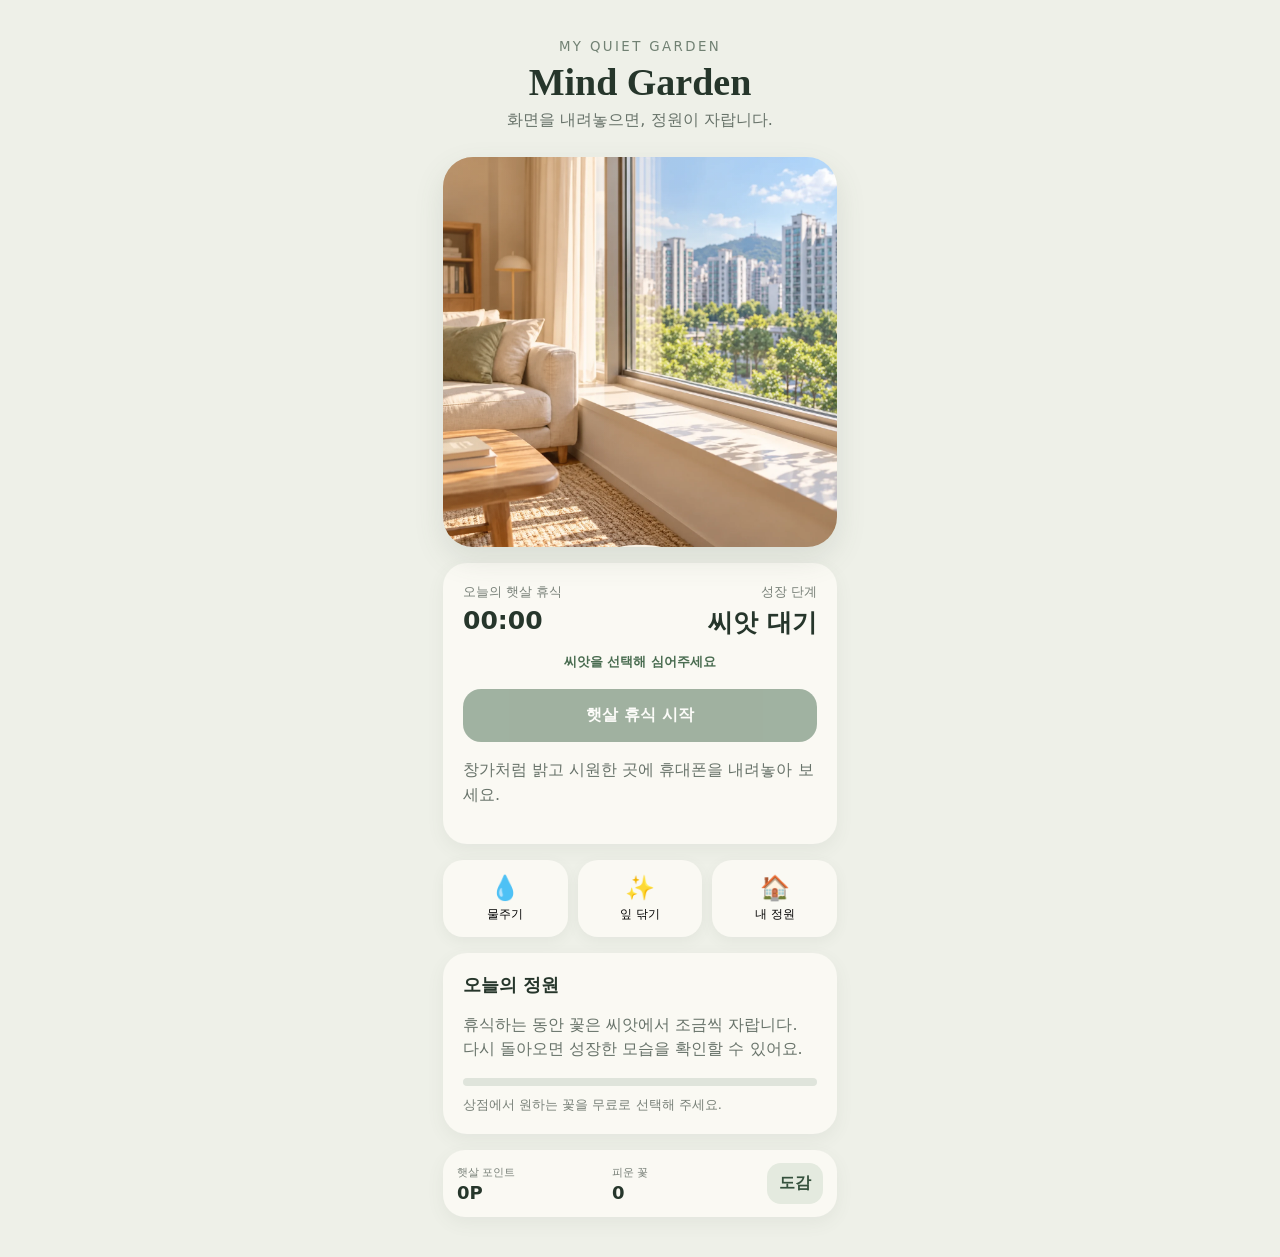
==== commit 179d6328: "Remove meditation music controls, playback and bundled audio; release 0.4.8" ====
--- a/web/index.html
+++ b/web/index.html
@@ -1,3 +1,3 @@
-<!doctype html><html lang="ko"><head><meta charset="utf-8"><meta name="viewport" content="width=device-width,initial-scale=1"><title>Mind Garden</title><link rel="stylesheet" href="style.css?v=61"></head><body><main><header><small>MY QUIET GARDEN</small><h1>Mind Garden</h1><p>화면을 내려놓으면, 정원이 자랍니다.</p></header><section id="room"><img id="roomPhoto" alt="내 정원 배경"><div id="liveLight"></div><div id="sun">☀</div><div id="plantShadow"></div><div id="plant" aria-label="가상 식물"><svg viewBox="0 0 180 220" role="img"><defs><linearGradient id="potG" x1="0" x2="1"><stop offset="0" stop-color="#e8e1d4"/><stop offset=".5" stop-color="#fffaf0"/><stop offset="1" stop-color="#cfc5b6"/></linearGradient><linearGradient id="leafG" x1="0" y1="1" x2="1" y2="0"><stop offset="0" stop-color="#347c32"/><stop offset=".55" stop-color="#78bd45"/><stop offset="1" stop-color="#b9dc68"/></linearGradient><radialGradient id="soilG"><stop offset="0" stop-color="#59422f"/><stop offset="1" stop-color="#2f241c"/></radialGradient><filter id="ps"><feDropShadow dx="0" dy="7" stdDeviation="5" flood-opacity=".22"/></filter></defs><ellipse cx="90" cy="207" rx="56" ry="9" fill="#000" opacity=".13"/><g filter="url(#ps)"><ellipse cx="90" cy="183" rx="49" ry="10" fill="#eee7db"/><path d="M47 142h86l-8 55c-1 7-8 11-15 11H70c-8 0-14-4-15-11z" fill="url(#potG)"/><ellipse cx="90" cy="142" rx="43" ry="12" fill="#f7f0e4"/><ellipse cx="90" cy="142" rx="35" ry="8" fill="url(#soilG)"/></g><path d="M90 143C89 118 91 91 88 66M89 104C73 91 61 78 50 65M90 91c16-14 29-27 39-43M89 119c18-9 31-18 42-31" fill="none" stroke="#3f7f3b" stroke-width="6" stroke-linecap="round"/><g fill="url(#leafG)"><path d="M87 68C61 69 44 56 42 36c25-3 45 8 45 32z"/><path d="M91 91c6-27 24-44 48-43 0 27-17 43-48 43z"/><path d="M87 105c-25 3-43-7-49-26 23-8 45 1 49 26z"/><path d="M91 120c12-23 31-34 52-29-6 24-25 35-52 29z"/><path d="M89 68c-7-22 0-42 17-54 14 19 8 42-17 54z"/></g><g fill="none" stroke="#d7ed9a" stroke-width="1.5" opacity=".65"><path d="M48 42l36 23"/><path d="M132 53L96 86"/><path d="M45 83l38 19"/><path d="M136 95l-39 21"/><path d="M104 20L91 62"/></g></svg></div></section><div id="editPanel"><div class="editRow"><strong id="editTarget">화분 조절</strong><button id="editPlant" type="button">화분</button><button id="editRoom" type="button">내 집</button></div><div class="editRow"><button id="sizeMinus" type="button">−</button><span id="editHint">드래그로 위치 이동 · ± 크기</span><button id="sizePlus" type="button">＋</button><button id="editDone" type="button">완료</button></div></div><section class="card"><div class="row"><div><span>오늘의 햇살 휴식</span><strong id="time">00:00</strong></div><div><span>성장 단계</span><strong id="stage">새싹</strong></div></div><div id="activePlantName" class="activePlantName">금잔화 씨앗부터 시작해보세요</div><button id="rest">햇살 휴식 시작</button><label class="restMusicChoice" for="restMusicTrack">휴식 음악<select id="restMusicTrack"><option value="meditation">기존 명상 멜로디</option><option value="piano">🎹 잔잔한 피아노</option><option value="forest">🌿 숲속 휴식</option><option value="rain">🌧️ 빗소리</option></select></label><div class="restMusicControls"><button id="restMusicToggle" type="button" aria-pressed="true">♫ 명상음악 켜짐</button><label>음량 <input id="restMusicVolume" type="range" min="0" max="100" value="30" aria-label="명상음악 음량"></label></div><button id="harvest" class="harvest" type="button" hidden>피운 꽃 수확하기 · +100P</button><p id="msg">창가처럼 밝고 시원한 곳에 휴대폰을 내려놓아 보세요.</p></section><section class="actions"><button id="water">💧<span>물주기</span></button><button id="leaf">✨<span>잎 닦기</span></button><button id="myHome">🏠<span>내 정원</span></button></section><section class="card"><h2>오늘의 정원</h2><p>휴식하는 동안 꽃은 씨앗에서 조금씩 자랍니다. 다시 돌아오면 성장한 모습을 확인할 수 있어요.</p><div class="progress"><i id="bar"></i></div><small id="next">다음 잎까지 10분</small></section><section class="gardenStatus"><div><span>햇살 포인트</span><strong id="sunPoints">0P</strong></div><div><span>피운 꽃</span><strong id="completedPlants">0</strong></div><button id="openCodex" type="button">도감</button></section><section id="homeSheet" class="sheet"><div class="sheetHead"><div><small>MY GARDEN</small><h2>내 정원</h2></div><button id="homeClose">×</button></div><div class="gardenMiniSummary"><span><b id="sheetPoints">0P</b> 햇살 포인트</span><span><b id="sheetCompleted">0</b> 완성</span><span><b id="weekDays">0/7</b> 이번 주</span></div><div class="gardenTabs"><button class="on" data-garden-tab="spaces">공간</button><button data-garden-tab="collection">피운 꽃</button><button data-garden-tab="codex">도감</button><button data-garden-tab="shop">상점</button></div><div class="gardenPanel on" data-garden-panel="spaces"><p class="longPressHint">등록한 식물을 길게 누르면 내용을 수정하거나 삭제할 수 있어요.</p><div id="plantList"></div><button id="addPlant" class="primary">＋ 식물 추가</button></div><div class="gardenPanel" data-garden-panel="collection"><div id="collectionList"></div><div class="publicGardenFuture"><strong>공개 정원 · 준비 중</strong><p>마켓 공개 후에는 내가 선택한 완성 식물만 공개 정원에 전시할 수 있도록 준비되어 있습니다.</p></div></div><div class="gardenPanel" data-garden-panel="codex"><div id="codexList"></div></div><div class="gardenPanel" data-garden-panel="shop"><p class="shopIntro">꽃·화분·배경을 무료로 선택해 정원을 꾸며보세요.</p><div id="shopList"></div></div></section><section id="addSheet" class="sheet"><div class="sheetHead"><h2 id="plantEditorTitle">식물 추가</h2><button id="addClose">×</button></div><label class="field">이름<input id="newName" placeholder="예: 거실 몬스테라"></label><label class="field">장소<input id="newPlace" placeholder="예: 거실 창가 / 공부방 책상 위"></label><label class="field">꽃 종류<select id="newSpecies" aria-label="꽃 종류 선택"></select></label><div class="choiceTitle">배경 이미지</div><div class="choices"><button id="useMine">내 이미지</button><button id="useVirtual">가상의 이미지</button></div><input id="photo" type="file" accept="image/*" hidden><div id="virtualChoices" class="virtualChoices"><button data-v="window">햇살 좋은 거실 창가</button><button data-v="desk">차분한 공부방 책상</button><button data-v="balcony">초록빛 베란다 정원</button><button data-v="tea-yard">차 마시는 뜰</button><button data-v="tea-yard2">산이 보이는 창가</button></div><label class="liveToggle"><input id="newLive" type="checkbox" checked><span>라이브 적용</span><small>내 이미지는 시간에 따라, 가상 이미지는 날씨에 따라 달라집니다.</small></label><button id="savePlant" class="primary">추가 완료</button></section><div id="plantActionDialog" class="plantActionDialog" hidden role="dialog" aria-modal="true" aria-labelledby="plantActionTitle"><div class="plantActionCard"><h2 id="plantActionTitle"></h2><p id="plantActionMessage"></p><button id="plantActionEdit" type="button">내용 수정</button><button id="plantActionDelete" type="button">삭제</button><button id="plantActionCancel" type="button">취소</button></div></div><div id="rewardToast" class="rewardToast" aria-live="polite"></div></main><script src="data/flowers.js?v=5"></script>
-<script src="rest-music.js?v=3"></script><script src="local-store.js?v=4"></script></body></html>
+<!doctype html><html lang="ko"><head><meta charset="utf-8"><meta name="viewport" content="width=device-width,initial-scale=1"><title>Mind Garden</title><link rel="stylesheet" href="style.css?v=62"></head><body><main><header><small>MY QUIET GARDEN</small><h1>Mind Garden</h1><p>화면을 내려놓으면, 정원이 자랍니다.</p></header><section id="room"><img id="roomPhoto" alt="내 정원 배경"><div id="liveLight"></div><div id="sun">☀</div><div id="plantShadow"></div><div id="plant" aria-label="가상 식물"><svg viewBox="0 0 180 220" role="img"><defs><linearGradient id="potG" x1="0" x2="1"><stop offset="0" stop-color="#e8e1d4"/><stop offset=".5" stop-color="#fffaf0"/><stop offset="1" stop-color="#cfc5b6"/></linearGradient><linearGradient id="leafG" x1="0" y1="1" x2="1" y2="0"><stop offset="0" stop-color="#347c32"/><stop offset=".55" stop-color="#78bd45"/><stop offset="1" stop-color="#b9dc68"/></linearGradient><radialGradient id="soilG"><stop offset="0" stop-color="#59422f"/><stop offset="1" stop-color="#2f241c"/></radialGradient><filter id="ps"><feDropShadow dx="0" dy="7" stdDeviation="5" flood-opacity=".22"/></filter></defs><ellipse cx="90" cy="207" rx="56" ry="9" fill="#000" opacity=".13"/><g filter="url(#ps)"><ellipse cx="90" cy="183" rx="49" ry="10" fill="#eee7db"/><path d="M47 142h86l-8 55c-1 7-8 11-15 11H70c-8 0-14-4-15-11z" fill="url(#potG)"/><ellipse cx="90" cy="142" rx="43" ry="12" fill="#f7f0e4"/><ellipse cx="90" cy="142" rx="35" ry="8" fill="url(#soilG)"/></g><path d="M90 143C89 118 91 91 88 66M89 104C73 91 61 78 50 65M90 91c16-14 29-27 39-43M89 119c18-9 31-18 42-31" fill="none" stroke="#3f7f3b" stroke-width="6" stroke-linecap="round"/><g fill="url(#leafG)"><path d="M87 68C61 69 44 56 42 36c25-3 45 8 45 32z"/><path d="M91 91c6-27 24-44 48-43 0 27-17 43-48 43z"/><path d="M87 105c-25 3-43-7-49-26 23-8 45 1 49 26z"/><path d="M91 120c12-23 31-34 52-29-6 24-25 35-52 29z"/><path d="M89 68c-7-22 0-42 17-54 14 19 8 42-17 54z"/></g><g fill="none" stroke="#d7ed9a" stroke-width="1.5" opacity=".65"><path d="M48 42l36 23"/><path d="M132 53L96 86"/><path d="M45 83l38 19"/><path d="M136 95l-39 21"/><path d="M104 20L91 62"/></g></svg></div></section><div id="editPanel"><div class="editRow"><strong id="editTarget">화분 조절</strong><button id="editPlant" type="button">화분</button><button id="editRoom" type="button">내 집</button></div><div class="editRow"><button id="sizeMinus" type="button">−</button><span id="editHint">드래그로 위치 이동 · ± 크기</span><button id="sizePlus" type="button">＋</button><button id="editDone" type="button">완료</button></div></div><section class="card"><div class="row"><div><span>오늘의 햇살 휴식</span><strong id="time">00:00</strong></div><div><span>성장 단계</span><strong id="stage">새싹</strong></div></div><div id="activePlantName" class="activePlantName">금잔화 씨앗부터 시작해보세요</div><button id="rest">햇살 휴식 시작</button><button id="harvest" class="harvest" type="button" hidden>피운 꽃 수확하기 · +100P</button><p id="msg">창가처럼 밝고 시원한 곳에 휴대폰을 내려놓아 보세요.</p></section><section class="actions"><button id="water">💧<span>물주기</span></button><button id="leaf">✨<span>잎 닦기</span></button><button id="myHome">🏠<span>내 정원</span></button></section><section class="card"><h2>오늘의 정원</h2><p>휴식하는 동안 꽃은 씨앗에서 조금씩 자랍니다. 다시 돌아오면 성장한 모습을 확인할 수 있어요.</p><div class="progress"><i id="bar"></i></div><small id="next">다음 잎까지 10분</small></section><section class="gardenStatus"><div><span>햇살 포인트</span><strong id="sunPoints">0P</strong></div><div><span>피운 꽃</span><strong id="completedPlants">0</strong></div><button id="openCodex" type="button">도감</button></section><section id="homeSheet" class="sheet"><div class="sheetHead"><div><small>MY GARDEN</small><h2>내 정원</h2></div><button id="homeClose">×</button></div><div class="gardenMiniSummary"><span><b id="sheetPoints">0P</b> 햇살 포인트</span><span><b id="sheetCompleted">0</b> 완성</span><span><b id="weekDays">0/7</b> 이번 주</span></div><div class="gardenTabs"><button class="on" data-garden-tab="spaces">공간</button><button data-garden-tab="collection">피운 꽃</button><button data-garden-tab="codex">도감</button><button data-garden-tab="shop">상점</button></div><div class="gardenPanel on" data-garden-panel="spaces"><p class="longPressHint">등록한 식물을 길게 누르면 내용을 수정하거나 삭제할 수 있어요.</p><div id="plantList"></div><button id="addPlant" class="primary">＋ 식물 추가</button></div><div class="gardenPanel" data-garden-panel="collection"><div id="collectionList"></div><div class="publicGardenFuture"><strong>공개 정원 · 준비 중</strong><p>마켓 공개 후에는 내가 선택한 완성 식물만 공개 정원에 전시할 수 있도록 준비되어 있습니다.</p></div></div><div class="gardenPanel" data-garden-panel="codex"><div id="codexList"></div></div><div class="gardenPanel" data-garden-panel="shop"><p class="shopIntro">꽃·화분·배경을 무료로 선택해 정원을 꾸며보세요.</p><div id="shopList"></div></div></section><section id="addSheet" class="sheet"><div class="sheetHead"><h2 id="plantEditorTitle">식물 추가</h2><button id="addClose">×</button></div><label class="field">이름<input id="newName" placeholder="예: 거실 몬스테라"></label><label class="field">장소<input id="newPlace" placeholder="예: 거실 창가 / 공부방 책상 위"></label><label class="field">꽃 종류<select id="newSpecies" aria-label="꽃 종류 선택"></select></label><div class="choiceTitle">배경 이미지</div><div class="choices"><button id="useMine">내 이미지</button><button id="useVirtual">가상의 이미지</button></div><input id="photo" type="file" accept="image/*" hidden><div id="virtualChoices" class="virtualChoices"><button data-v="window">햇살 좋은 거실 창가</button><button data-v="desk">차분한 공부방 책상</button><button data-v="balcony">초록빛 베란다 정원</button><button data-v="tea-yard">차 마시는 뜰</button><button data-v="tea-yard2">산이 보이는 창가</button></div><label class="liveToggle"><input id="newLive" type="checkbox" checked><span>라이브 적용</span><small>내 이미지는 시간에 따라, 가상 이미지는 날씨에 따라 달라집니다.</small></label><button id="savePlant" class="primary">추가 완료</button></section><div id="plantActionDialog" class="plantActionDialog" hidden role="dialog" aria-modal="true" aria-labelledby="plantActionTitle"><div class="plantActionCard"><h2 id="plantActionTitle"></h2><p id="plantActionMessage"></p><button id="plantActionEdit" type="button">내용 수정</button><button id="plantActionDelete" type="button">삭제</button><button id="plantActionCancel" type="button">취소</button></div></div><div id="rewardToast" class="rewardToast" aria-live="polite"></div></main><script src="data/flowers.js?v=5"></script>
+<script src="local-store.js?v=5"></script></body></html>
 
--- a/web/style.css
+++ b/web/style.css
@@ -163,7 +163,3 @@
 #room[data-live="0"] #liveLight{background:none!important}
 #room[data-live="0"] #cityLights{opacity:0!important}
 #room[data-live="0"] #roomPhoto{filter:none}
-
-.restMusicControls{display:flex;align-items:center;gap:12px;flex-wrap:wrap;margin-top:12px}.restMusicControls button{width:auto;margin:0;padding:10px 14px;font-size:14px}.restMusicControls label{display:flex;align-items:center;gap:8px;font-size:13px;color:#586650}.restMusicControls input{width:110px;accent-color:#58784a}
-
-.restMusicChoice{display:flex;align-items:center;justify-content:space-between;gap:12px;margin-top:14px;font-size:14px;color:#53665a}.restMusicChoice select{min-width:0;max-width:70%;border:1px solid #dbe4d7;border-radius:12px;padding:10px;background:#fff;font:inherit;color:#26362b}
